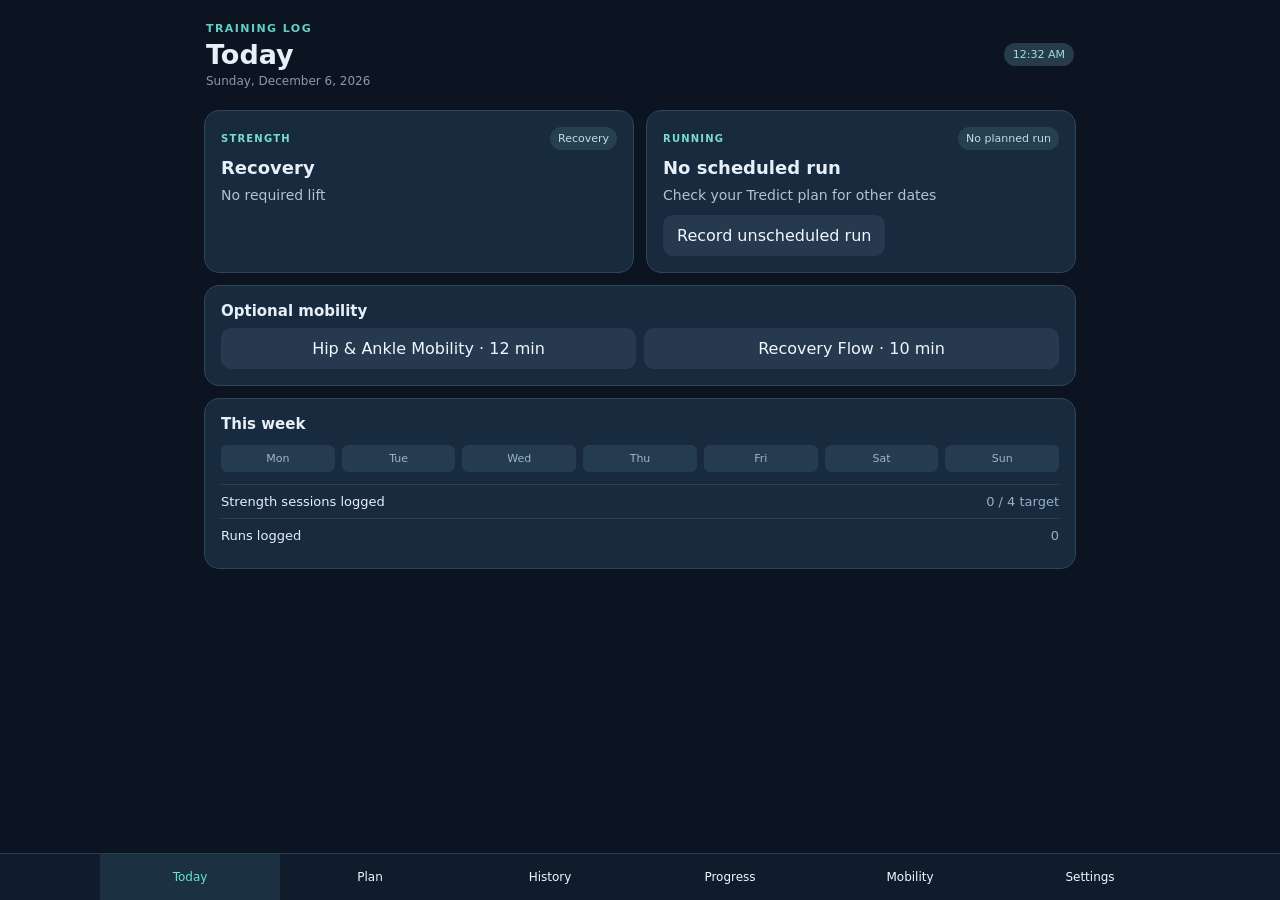
==== index.html @ 25b1f000 "Load focused training UX enhancements after core app" ====
<!doctype html>
<html lang="en"><head><meta charset="utf-8"><meta name="viewport" content="width=device-width,initial-scale=1,viewport-fit=cover"><meta name="theme-color" content="#101a28"><title>Training Log</title><link rel="manifest" href="manifest.webmanifest"><link rel="stylesheet" href="fixes.css"><link rel="stylesheet" href="v3.css">
<style>
:root{font-family:Inter,system-ui,-apple-system,sans-serif;color:#e7eff9;background:#0c1421}*{box-sizing:border-box}body{margin:0}button,input,select,textarea{font:inherit}button{cursor:pointer;border:0;border-radius:10px;padding:11px 14px;background:#27394f;color:#eff7ff}button.primary{background:#54c9bc;color:#082027;font-weight:750}button:disabled{opacity:.45}input,select,textarea{width:100%;background:#0c1624;color:#f0f4fa;border:1px solid #38485c;border-radius:9px;padding:11px;min-width:0}label{display:block;font-size:12px;color:#aebed0;margin:8px 0}label input,label select{margin-top:5px}header{padding:22px 16px 10px;max-width:900px;margin:auto}h1{margin:4px 0;font-size:27px}h2{font-size:18px;margin:2px 0 12px}h3{font-size:15px;margin:0 0 8px}p{line-height:1.45;color:#b2c2d6;font-size:14px}.muted{color:#879bad;font-size:12px}.eyebrow{color:#61d0c5;letter-spacing:.13em;font-weight:750;font-size:11px}.wrap{max-width:900px;margin:auto;padding:12px 14px 95px}nav{position:fixed;bottom:0;left:0;right:0;background:#101c2c;border-top:1px solid #273c52;display:flex;justify-content:center;z-index:5;padding-bottom:env(safe-area-inset-bottom)}nav button{border-radius:0;background:transparent;flex:1;max-width:180px;font-size:12px;padding:16px 5px}nav button.active{color:#64e4d2;background:#1b3041}.card{border:1px solid #263c50;background:#152335;border-radius:15px;padding:16px;margin-bottom:13px}.grid{display:grid;grid-template-columns:repeat(3,1fr);gap:9px}.metric{background:#203145;border-radius:10px;padding:12px 8px}.metric strong{display:block;font-size:21px;margin-bottom:3px}.metric span{font-size:11px;color:#b8c5d6}.row{display:flex;gap:9px;align-items:center;justify-content:space-between}.row>*{min-width:0}.actions{display:flex;gap:8px;flex-wrap:wrap;margin:10px 0}.exercise{border-top:1px solid #304358;padding:13px 0}.exercise:first-of-type{border:0}.sets{display:grid;grid-template-columns:25px 1fr 1fr 1fr 40px;gap:6px;align-items:center;margin:7px 0}.sets input{padding:8px 5px;text-align:center}.sets button{padding:8px 2px}.sectiontitle{margin-top:16px;color:#69d1c6;font-size:12px;letter-spacing:.09em;text-transform:uppercase}.two{display:grid;grid-template-columns:1fr 1fr;gap:10px}.tiny{font-size:12px}.right{text-align:right}.pill{border-radius:20px;background:#263c4b;padding:5px 9px;font-size:11px;color:#9fe0d7}.ok{color:#6addb2}.warn{color:#ffd188}canvas{width:100%;height:180px}a{color:#74dbd0}details{margin:12px 0}summary{cursor:pointer} .runrow{padding:12px 0;border-bottom:1px solid #304358}.runrow:last-child{border:0}@media(max-width:390px){.sets{grid-template-columns:20px 1fr 1fr 1fr 34px}header{padding-top:14px}}
</style></head>
<body><header><div class="eyebrow">TRAINING LOG</div><div class="row"><h1 id="heading">Today</h1><span class="pill" id="clock"></span></div><div class="muted" id="date"></div></header><main class="wrap" id="main"></main><nav id="nav"><button data-tab="today" class="active">Today</button><button data-tab="plan">Plan</button><button data-tab="history">History</button><button data-tab="progress">Progress</button><button data-tab="mobility">Mobility</button><button data-tab="settings">Settings</button></nav>
<script>
'use strict';
const KEY='rangeboard_v2';const TODAY=()=>{const p=new Intl.DateTimeFormat('en-US',{timeZone:'America/New_York',year:'numeric',month:'2-digit',day:'2-digit'}).formatToParts(new Date());const get=t=>p.find(x=>x.type===t).value;return get('year')+'-'+get('month')+'-'+get('day')};
const stamp=()=>new Date().toISOString();
const dayOf=(date)=>new Date(date+'T12:00:00').getDay();
const sessions={
0:{name:'Recovery',kind:'rest',moves:[]},
1:{name:'Upper A — Push',kind:'lift',moves:[['Medicine ball chest pass',3,5,0,'Fast reps; full reset','Power'],['Half-kneeling landmine press',3,8,2,'Control ribs and hips','Strength'],['DB bench press',3,10,2,'Full comfortable range; 1–3 reps in reserve','Muscle'],['Single-arm DB floor press',2,10,2,'Resist rotation','Stability'],['Plate steering wheels',3,12,1,'Control shoulder height; optional','Accessory'],['Plate overhead triceps extension',3,12,1,'Elbows comfortable','Accessory'],['Thoracic rotation and wall slide',2,8,0,'Controlled mobility','Mobility']]},
2:{name:'Lower A — Strength',kind:'lift',moves:[['Box jump',3,3,0,'Low box; stick landing','Power'],['Goblet or front squat',3,8,2,'Full controlled range','Strength'],['Romanian deadlift',3,8,2,'Hinge, neutral trunk','Strength'],['Reverse lunge',3,8,2,'Each leg','Unilateral'],['Calf raise',3,12,1,'Pause at top','Accessory'],['Dead bug',3,8,0,'Each side','Core'],['Ankle rocks and hip 90/90',2,8,0,'Mobility','Mobility']]},
3:{name:'Mobility / recovery',kind:'rest',moves:[]},
4:{name:'Upper B — Pull',kind:'lift',moves:[['Med ball rotational throw',3,5,0,'Each side','Power'],['Pull-up or assisted pull-up',3,8,2,'Use full controlled range','Strength'],['Chest-supported DB row',3,10,2,'Pause at contraction','Muscle'],['Incline push-up or DB incline press',2,10,2,'Second weekly chest stimulus','Muscle'],['Face pull',3,12,1,'Light and controlled','Stability'],['Hammer curl',3,10,1,'No swinging','Accessory'],['Dead hang / scapular control',2,25,0,'Seconds, comfortable hold','Mobility']]},
5:{name:'Lower B — Athletic',kind:'lift',moves:[['Broad jump',3,3,0,'Full reset; quality landings','Power'],['Trap bar deadlift',3,6,2,'Crisp sets; no grinding','Strength'],['Step-up',3,8,2,'Each leg; controlled','Unilateral'],['Hip thrust or glute bridge',3,10,2,'Pause at top','Muscle'],['Farmer carry',3,30,2,'Seconds; strong posture','Carry'],['Side plank',2,30,0,'Seconds each side','Core'],['Hip flexor stretch',2,40,0,'Seconds each side','Mobility']]},
6:{name:'Optional mobility / lift',kind:'optional',moves:[['Easy sled push',4,20,0,'Meters, light','Conditioning'],['Turkish get-up',2,3,1,'Each side; light','Stability'],['Mobility flow',1,15,0,'Minutes','Mobility']]}
};
const runSpecs={
'2026-10-12':['W1 Easy + 6 Strides',38,'Easy conversational + six relaxed strides','7dxXAFCicjoRRvqTzibPWr'],
'2026-10-15':['W1 8 × 200m Controlled Speed',30,'Fast and smooth, not maximal','kb95rh8M92eXwkFEhocRGT'],
'2026-10-16':['W1 3 × 5 min Threshold',39,'Optional if fatigued','vxUJkv2vKBTi24mGEhvDUt'],
'2026-10-17':['W1 Long Easy 45',45,'Conversational; walk breaks allowed','rV2YgQsSoeAzN5ozpWY1Ee'],
'2026-10-19':['W2 Easy + 6 Strides',43,'Easy and relaxed','eXLZ8yo7QH3HR3yWWUrzbN'],
'2026-10-22':['W2 6 × 300m Speed',32,'Strong and even','395HLbzWiZJ2PdpnAUj1we'],
'2026-10-23':['W2 2 × 8 min Threshold',40,'Optional; protect Saturday run','tMH2fbNqGquuzcUeGRT7ri'],
'2026-10-24':['W2 Long Easy 50',50,'Conversational','e25kcRPTaJztjyKc9gBwJq'],
'2026-10-26':['W3 Easy + 8 Strides',46,'Smooth accelerations','pu9rLrPhLiAz2Fchc2oPQ2'],
'2026-10-29':['W3 6 × 400m CFT Repeats',35,'Repeatable pace','gZR7x6C6toL4Qc76yCsEsv'],
'2026-10-30':['W3 4 × 5 min Threshold',46,'Optional if fatigued','aDviz9CgKx3eUTZopURodr'],
'2026-10-31':['W3 Long Easy 55',55,'Easy; walk breaks allowed','tnu9KeJvS7UT6vUWkYTe3m'],
'2026-11-02':['W4 Easy + 6 Strides',38,'Relaxed strides','fYUx3kc4zqpna26UMZGpFD'],
'2026-11-05':['W4 880-yard Benchmark',22,'Even pacing; avoid unrealistic target','ivUf9TouS6vtmQAQq6FSgv'],
'2026-11-06':['W4 Easy 30',30,'Optional after benchmark','d3K8V4FozSJ57xn4pZb2WD'],
'2026-11-07':['W4 Long Easy 45',45,'Recovery week','mwg2uFDjWzctC3BPa2cBbU'],
'2026-11-09':['W5 Easy + 8 Strides',51,'Smooth','3qx63XbnRFiWPsMkQWjAHJ'],
'2026-11-12':['W5 Speed Endurance',35,'Controlled 600m repeats','uCdK1M2hR2S3oSQAeQkTPa'],
'2026-11-13':['W5 Threshold',51,'Optional','VEuLhpS1jiSNU5Niq1AnN'],
'2026-11-14':['W5 Long Easy 60',60,'Conversational','nVrSdoqqb51LL7S9ffNUML'],
'2026-11-16':['W6 Easy + 6 Strides',43,'Relaxed','sNDcp41P4XsrptNfrya1Qr'],
'2026-11-19':['W6 Drop Sets',34,'Controlled CFT speed','fvtsabDLBrdmhmFaekXTSx'],
'2026-11-20':['W6 Threshold',44,'Optional','gXqZPoFWTGd1ntQJ77Dpkf'],
'2026-11-21':['W6 Long Easy 55',55,'Easy','pgky4oPoSGoRXFYUvL3tLr'],
'2026-11-23':['W7 Easy + 6 Strides',48,'Relaxed','vXesT4wmgDkAa7D3sDj1Vq'],
'2026-11-26':['W7 Sharpening',35,'Repeatable, not maximal','5abAjnK18ejXWZeQgSA1kZ'],
'2026-11-27':['W7 Threshold',40,'Optional','76DX3icYQYE2Vq98K5JCRB'],
'2026-11-28':['W7 Long Easy 50',50,'Conversational','kvuwkmMEmBKikzfa6rSxvJ'],
'2026-11-30':['W8 Easy + 4 Strides',35,'Relaxed','2fRZScJQBkpe8tq4F3Dw44'],
'2026-12-03':['W8 880-yard Re-test',22,'Even pacing','odJP96gajfEni2y63m4rg9'],
'2026-12-04':['W8 Easy Shakeout',20,'Optional','mTGeFk34cjVHDx9dQnYyHJ'],
'2026-12-05':['W8 Long Easy 40',40,'Conversational','uUThj4AM6JV5FQRNqQfvLV']};
const fresh=()=>({schema:2,created:stamp(),updated:stamp(),lifts:[],runs:[],measurements:[],overrides:{},notes:{}});
let db;try{db=Object.assign(fresh(),JSON.parse(localStorage.getItem(KEY)||'{}'))}catch(e){db=fresh()}
let tab='today',currentDate=TODAY(),lastSync='';
function persist(){db.updated=stamp();try{localStorage.setItem(KEY,JSON.stringify(db));return true}catch(err){alert('Training data could not be saved on this device. Export your records and check available storage.');return false}}
const el=id=>document.getElementById(id);
const escapeHTML=s=>String(s??'').replace(/[&<>"']/g,c=>({'&':'&amp;','<':'&lt;','>':'&gt;','"':'&quot;',"'":'&#39;'}[c]));
const dateShort=s=>new Date(s+'T12:00:00').toLocaleDateString('en-US',{month:'short',day:'numeric',weekday:'short'});
const sec=id=>document.querySelector('[data-view="'+id+'"]');
function view(t){if(window.editSession&&el('lift-notes'))autosaveLift();window.editSession=null;tab=t;document.querySelectorAll('nav button').forEach(b=>b.classList.toggle('active',b.dataset.tab===t));el('heading').textContent=({today:'Today',plan:'Training plan',history:'History',progress:'Progress',mobility:'Mobility',settings:'Settings'})[t];render()}
function clock(){let n=new Date();el('clock').textContent=n.toLocaleTimeString('en-US',{timeZone:'America/New_York',hour:'numeric',minute:'2-digit'});el('date').textContent=n.toLocaleDateString('en-US',{timeZone:'America/New_York',weekday:'long',month:'long',day:'numeric',year:'numeric'});if(TODAY()!==currentDate&&tab==='today'){currentDate=TODAY();render()}}
function plan(date){return db.overrides[date]??sessions[dayOf(date)]}
function lastSet(name){for(const log of [...db.lifts].reverse()){const a=log.exercises.find(e=>e.name===name);if(a){const s=[...a.sets].reverse().find(s=>s.done&&s.reps);if(s)return s}}return null}
function tempSession(date){const p=plan(date);let prior=db.lifts.find(l=>l.date===date);return prior??{id:crypto.randomUUID(),date,session:p.name,created:stamp(),exercises:p.moves.map(m=>({name:m[0],category:m[5],tip:m[4],sets:Array.from({length:m[1]},()=>({weight:lastSet(m[0])?.weight??m[3],reps:m[2],rir:2,done:false}))})),finished:false}}
function rCard(date){const a=runSpecs[date];if(!a)return '';const log=db.runs.find(x=>x.date===date);return '<div class="card"><div class="eyebrow">TREDICT RUN</div><h2>'+escapeHTML(a[0])+'</h2><p>'+escapeHTML(a[2])+' · '+a[1]+' min planned</p><a target="_blank" rel="noopener" href="https://www.tredict.com/app/training/activity/'+a[3]+'">Open original plan in Tredict</a><div class="actions"><button class="primary" onclick="runEditor(\''+date+'\')">'+(log?'Edit recorded run':'Record run')+'</button></div></div>'}
function today(){const date=currentDate,p=plan(date);let h='<div class="row"><span class="eyebrow">'+escapeHTML(dateShort(date))+'</span><button onclick="pickDate()">Change date</button></div>';h+='<div class="card"><h2>'+escapeHTML(p.name)+'</h2><p>'+ (p.kind==='lift'?'Strength · power · mobility':p.kind==='optional'?'Optional day; skip without penalty':'Recovery or planned running')+'</p>';if(p.moves.length)h+='<button class="primary" onclick="sessionEditor(\''+date+'\')">'+(db.lifts.some(x=>x.date===date)?'Open workout log':'Start workout')+'</button>';h+='</div>';h+=rCard(date);if(!p.moves.length&&!runSpecs[date])h+='<p>Nothing else scheduled. Recovery counts.</p>';return h}
function sessionEditor(date){const item=tempSession(date);window.editSession=item;let h='<div class="row"><button onclick="render()">← Back</button><span class="pill">'+dateShort(date)+'</span></div><div class="card"><h2>'+escapeHTML(item.session)+'</h2><p>Record each set as you train. Every change saves immediately on this device. RIR = reps remaining.</p>';item.exercises.forEach((e,i)=>{h+='<div class="exercise"><div class="row"><strong>'+escapeHTML(e.name)+'</strong><span class="pill">'+escapeHTML(e.category)+'</span></div><p class="muted">'+escapeHTML(e.tip)+'</p><div class="sets muted"><span>Set</span><span>lb</span><span>Reps / sec</span><span>RIR</span><span>Done</span></div>';e.sets.forEach((s,j)=>{h+='<div class="sets"><span class="tiny">'+(j+1)+'</span><input type="number" step="0.5" min="0" value="'+s.weight+'" data-e="'+i+'" data-s="'+j+'" data-k="weight"><input type="number" min="0" value="'+s.reps+'" data-e="'+i+'" data-s="'+j+'" data-k="reps"><input type="number" min="0" max="10" value="'+s.rir+'" data-e="'+i+'" data-s="'+j+'" data-k="rir"><input type="checkbox" '+(s.done?'checked':'')+' data-e="'+i+'" data-s="'+j+'" data-k="done"></div>'});h+='</div>'});h+='<div class="comparison" id="lift-save-status">Ready · changes save automatically</div><div class="row"><span class="subtle">Rest timer</span><span id="rest-count" class="pill-small">—</span><button onclick="startRest(90)">90 sec</button><button onclick="startRest(120)">2 min</button></div><label>Session notes<textarea id="lift-notes">'+escapeHTML(item.notes||'')+'</textarea></label><div class="actions"><button onclick="saveSession(false)">Save draft</button><button class="primary" onclick="saveSession(true)">Finish session</button></div></div>';el('main').innerHTML=h;el('main').querySelectorAll('[data-k]').forEach(input=>input.addEventListener('change',()=>{let s=window.editSession.exercises[+input.dataset.e].sets[+input.dataset.s];s[input.dataset.k]=input.type==='checkbox'?input.checked:Number(input.value);autosaveLift()}));el('lift-notes').addEventListener('input',autosaveLift)}
function autosaveLift(){const x=window.editSession;if(!x)return;x.notes=el('lift-notes')?.value??x.notes;x.updated=stamp();const at=db.lifts.findIndex(l=>l.id===x.id||l.date===x.date);if(at>=0)db.lifts[at]=x;else db.lifts.push(x);persist();const status=el('lift-save-status');if(status)status.textContent='Saved on this device · '+new Date().toLocaleTimeString('en-US',{hour:'numeric',minute:'2-digit'})}
let restInterval=null;function startRest(seconds){if(restInterval)clearInterval(restInterval);const finish=Date.now()+seconds*1000;const tick=()=>{const left=Math.max(0,Math.ceil((finish-Date.now())/1000));const node=el('rest-count');if(!node){clearInterval(restInterval);return}node.textContent=Math.floor(left/60)+':'+String(left%60).padStart(2,'0');if(!left){clearInterval(restInterval);restInterval=null}};tick();restInterval=setInterval(tick,500)}
function saveSession(finish){const x=window.editSession;if(!x)return;x.notes=el('lift-notes').value;if(finish&&!x.exercises.some(e=>e.sets.some(s=>s.done))){alert('Mark at least one completed set before finishing.');return}x.finished=finish||x.finished;x.updated=stamp();const i=db.lifts.findIndex(l=>l.id===x.id||l.date===x.date);if(i>=0)db.lifts[i]=x;else db.lifts.push(x);persist();render();alert(finish?'Session completed and saved on this device.':'Draft saved on this device.')}
function runEditor(date){let r=db.runs.find(x=>x.date===date)||{id:crypto.randomUUID(),date,distance:'',minutes:'',seconds:0,effort:4,notes:'',source:'garmin-manual',avgHR:'',cadence:''};window.editRun=r;const p=runSpecs[date];el('main').innerHTML='<div class="card"><button onclick="render()">← Back</button><h2>'+(p?escapeHTML(p[0]):'Run')+'</h2><label>Date<input type="date" id="r-date" value="'+date+'"></label><div class="two"><label>Distance (miles)<input type="number" step=".01" min="0" id="r-miles" value="'+r.distance+'"></label><label>Minutes<input type="number" min="0" id="r-mins" value="'+r.minutes+'"></label></div><div class="two"><label>Seconds<input type="number" min="0" max="59" id="r-secs" value="'+r.seconds+'"></label><label>Effort (1–10)<input type="number" min="1" max="10" id="r-rpe" value="'+r.effort+'"></label></div><label>Notes<textarea id="r-notes">'+escapeHTML(r.notes)+'</textarea></label><button class="primary" onclick="saveRun()">Save run</button></div>'}
function saveRun(){const r=window.editRun;r.date=el('r-date').value;r.distance=Number(el('r-miles').value);r.minutes=Number(el('r-mins').value);r.seconds=Number(el('r-secs').value);r.effort=Number(el('r-rpe').value);r.notes=el('r-notes').value;r.avgHR=el('r-hr').value?Number(el('r-hr').value):null;r.cadence=el('r-cad').value?Number(el('r-cad').value):null;r.source='garmin-manual';r.updated=stamp();if(!(r.distance>0&&Number.isFinite(r.distance)&&Number.isInteger(r.minutes)&&r.minutes>=0&&Number.isInteger(r.seconds)&&r.seconds>=0&&r.seconds<60&&r.minutes*60+r.seconds>0&&r.effort>=1&&r.effort<=10)){alert('Enter a valid distance, elapsed time, and effort from 1 to 10.');return}const i=db.runs.findIndex(v=>v.id===r.id||v.date===r.date);if(i>=0)db.runs[i]=r;else db.runs.push(r);persist();render()}
function pickDate(){const x=prompt('Workout date (YYYY-MM-DD)',currentDate);if(x&&/^\d{4}-\d{2}-\d{2}$/.test(x)&&!isNaN(new Date(x+'T12:00:00').getTime())){currentDate=x;render()}}
function planView(){let h='<div class="card"><h2>Weekly lift structure</h2><p>Four core strength sessions. Optional Saturday is never required. Running follows the existing Tredict Week 1–8 progression, without duplicate versions.</p>';[1,2,3,4,5,6,0].forEach(d=>{let x=sessions[d];h+='<div class="runrow"><strong>'+['Sun','Mon','Tue','Wed','Thu','Fri','Sat'][d]+' · '+escapeHTML(x.name)+'</strong><span class="muted"> '+x.moves.length+' movements</span></div>'});h+='</div><div class="card"><h2>Scheduled Tredict runs</h2>';Object.entries(runSpecs).forEach(([date,p])=>{h+='<div class="runrow"><div class="row"><strong>'+dateShort(date)+'</strong><span>'+p[1]+' min</span></div><div class="muted">'+escapeHTML(p[0])+'</div><button onclick="currentDate=\''+date+'\';view(\'today\')">Open day</button></div>'});return h+'</div>'}
function history(){let entries=[...db.lifts.map(x=>({date:x.date,type:'Lift',title:x.session,detail:x.exercises.flatMap(e=>e.sets.filter(s=>s.done)).length+' sets recorded'})),...db.runs.map(x=>({date:x.date,type:'Run',title:x.distance+' mi',detail:pace(x.distance,x.minutes*60+x.seconds)+' /mi'}))].sort((a,b)=>b.date.localeCompare(a.date));return '<div class="card"><h2>Recorded sessions</h2>'+ (entries.length?entries.map(x=>'<div class="runrow"><span class="pill">'+x.type+'</span> <strong>'+dateShort(x.date)+' · '+escapeHTML(x.title)+'</strong><div class="muted">'+escapeHTML(x.detail)+'</div></div>').join(''):'<p>No completed records yet. This is separate from scheduled workouts.</p>')+'</div>'}
function pace(dist,sec){let v=Math.round(sec/dist);return dist>0&&sec>0?Math.floor(v/60)+':'+String(v%60).padStart(2,'0'):'—'}
function progress(){let sets=db.lifts.flatMap(l=>l.exercises.flatMap(e=>e.sets.filter(s=>s.done&&s.reps>0).map(s=>({...s,name:e.name,date:l.date}))));let latest={};sets.forEach(s=>{const old=latest[s.name];if(!old||s.date>=old.date&&s.weight>=old.weight)latest[s.name]=s});let miles=db.runs.reduce((a,x)=>a+x.distance,0);let h='<div class="grid"><div class="metric"><strong>'+db.lifts.filter(x=>x.finished).length+'</strong><span>Lift sessions</span></div><div class="metric"><strong>'+db.runs.length+'</strong><span>Runs</span></div><div class="metric"><strong>'+miles.toFixed(1)+'</strong><span>Run miles</span></div></div><div class="card"><h2>Working-weight records</h2><p>Highest logged completed working set by movement. Not estimated one-rep max.</p>';h+=Object.entries(latest).length?Object.entries(latest).map(([n,x])=>'<div class="runrow"><strong>'+escapeHTML(n)+'</strong><div class="muted">'+x.weight+' lb × '+x.reps+' · '+x.date+'</div></div>').join(''):'<p>No sets logged yet.</p>';h+='</div><div class="card"><h2>Running trends</h2>';h+=db.runs.length?db.runs.slice().sort((a,b)=>a.date.localeCompare(b.date)).map(x=>'<div class="runrow"><strong>'+dateShort(x.date)+'</strong> · '+x.distance+' mi · '+pace(x.distance,x.minutes*60+x.seconds)+' /mi</div>').join(''):'<p>No runs recorded yet.</p>';return h+'</div>'}
function settings(){return '<div class="card"><h2>GitHub backup</h2><p>Local saves work offline. To sync across devices, use a private GitHub repository dedicated to training data. Never store a personal access token in this public repository.</p><label>Private data repository (owner/repo)<input id="gh-repo" placeholder="username/private-training-data" value="'+escapeHTML(localStorage.getItem('rb_sync_repo')||'')+'"></label><label>Fine-grained GitHub token (Contents: read/write, restricted to private data repo)<input id="gh-token" type="password" placeholder="Not saved to disk" value="'+escapeHTML(sessionStorage.getItem('rb_sync_token')||'')+'"></label><div class="actions"><button onclick="syncConfig()">Use credentials</button><button onclick="syncGitHub(false)">Back up to GitHub</button><button onclick="syncGitHub(true)">Download from GitHub</button></div><p class="muted">Manual sync. Download overwrites this device after a confirmation. Run a backup before switching devices. The token stays only in this browser tab/session, not in the GitHub codebase.</p><div id="sync-status" class="muted"></div></div><div class="card"><h2>Data export / restore</h2><div class="actions"><button onclick="exportData()">Export JSON</button><button onclick="el(\'import-file\').click()">Import JSON</button><input type="file" id="import-file" accept=".json,application/json" style="display:none" onchange="importData(this)"></div><p class="muted">Export is a separate safety copy. Existing Training Log v1 data is not deleted.</p></div><div class="card"><h2>Source</h2><a href="https://github.com/matthewgperez1-rgb/Workout" target="_blank">View code on GitHub</a></div>'}
function syncConfig(){let repo=el('gh-repo').value.trim(),token=el('gh-token').value.trim();if(!/^[\w.-]+\/[\w.-]+$/.test(repo)){alert('Use owner/repo format');return}localStorage.setItem('rb_sync_repo',repo);if(token)sessionStorage.setItem('rb_sync_token',token);el('sync-status').textContent='Credentials loaded for this browser session.'}
async function syncGitHub(pull){syncConfig();const repo=localStorage.getItem('rb_sync_repo'),token=sessionStorage.getItem('rb_sync_token');if(!repo||!token){alert('Private repository and token required.');return}if(pull&&!confirm('Replace local Training Log v2 data with the saved GitHub data? Export a backup first.'))return;const status=el('sync-status');status.textContent='Contacting GitHub…';try{const url='https://api.github.com/repos/'+repo+'/contents/rangeboard-data.json';const headers={'Accept':'application/vnd.github+json','Authorization':'Bearer '+token,'X-GitHub-Api-Version':'2022-11-28'};let get=await fetch(url,{headers,cache:'no-store'});if(pull){if(!get.ok)throw Error('GitHub download: HTTP '+get.status);let meta=await get.json();let decoded=decodeURIComponent(Array.from(atob(meta.content.replace(/\s/g,'')),c=>'%'+c.charCodeAt(0).toString(16).padStart(2,'0')).join(''));let next=JSON.parse(decoded);if(next.schema!==2||!Array.isArray(next.lifts)||!Array.isArray(next.runs))throw Error('Unsupported file format');db=next;persist();status.textContent='Downloaded. '+stamp();render();return}
if(get.status!==404&&!get.ok)throw Error('GitHub lookup: HTTP '+get.status);let old=get.ok?await get.json():null;let utf8=new TextEncoder().encode(JSON.stringify(db,null,2));let bin='';utf8.forEach(b=>bin+=String.fromCharCode(b));let body={message:'Update private Training Log training log',content:btoa(bin)};if(old)body.sha=old.sha;let resp=await fetch(url,{method:'PUT',headers:{...headers,'Content-Type':'application/json'},body:JSON.stringify(body)});if(resp.status===409)throw Error('Sync conflict: remote data changed. Back up local JSON before resolving.');if(!resp.ok)throw Error('GitHub write: HTTP '+resp.status);status.textContent='Backed up to GitHub. '+stamp()}catch(e){status.textContent=e.message+' — local data is unchanged.'}}
function exportData(){const a=document.createElement('a'),blob=new Blob([JSON.stringify(db,null,2)],{type:'application/json'});a.href=URL.createObjectURL(blob);a.download='rangeboard-'+TODAY()+'.json';a.click();setTimeout(()=>URL.revokeObjectURL(a.href),2000)}
async function importData(input){try{let x=JSON.parse(await input.files[0].text());if(x.schema!==2||!Array.isArray(x.lifts)||!Array.isArray(x.runs))throw Error('Wrong format');if(!confirm('Replace this device’s Training Log v2 data?'))return;db=x;persist();render()}catch(e){alert(e.message)}}
function render(){if(window.editSession&&el('lift-notes'))autosaveLift();window.editSession=null;el('main').innerHTML=({today:today,plan:planView,history,progress,mobility,settings})[tab]();clock()}
document.querySelectorAll('nav button').forEach(b=>b.onclick=()=>view(b.dataset.tab));clock();render();setInterval(clock,30000);

/* v3 mobility library, honest daily dashboard, progression displays */
const mobilityPrograms=[
{id:'shoulder',title:'Shoulder & Thoracic Mobility',minutes:10,goal:'Comfortable overhead motion and scapular control',steps:[['Thoracic rotation',2,'6 each side'],['Wall slides',2,'8 slow reps'],['Scapular push-ups',2,'10 controlled reps'],['Controlled shoulder circles',2,'5 each direction']]},
{id:'hip',title:'Hip & Ankle Mobility',minutes:12,goal:'Hip and ankle movement useful for squatting and running',steps:[['90/90 hip transitions',2,'6 per side'],['Knee-to-wall ankle rocks',2,'10 per side'],['Supported split squat isometric',2,'20 sec each leg'],['Controlled hip rotations',2,'5 per side']]},
{id:'run',title:'Running Resilience',minutes:12,goal:'Gradual lower-leg capacity and single-leg control',steps:[['Straight-knee calf raises',2,'12 reps'],['Bent-knee calf raises',2,'12 reps'],['Tibialis raises',2,'12 reps'],['Single-leg balance',2,'30 seconds each']]},
{id:'recovery',title:'Recovery Flow',minutes:10,goal:'Gentle movement on stiff or lower-energy days',steps:[['Easy walking',1,'3 minutes'],['Cat-cow',1,'8 slow reps'],['Child pose side reaches',2,'30 seconds per side'],['Hip 90/90 switches',1,'8 slow reps']]}
];
db.mobility??=[];
function mKey(date,id){return date+'|'+id}
function completedMobility(date,id){return db.mobility.find(x=>x.date===date&&x.program===id&&x.completed)}
function mobility(){return '<div class="card"><h2>Optional mobility sessions</h2><p>Independent of your strength and running schedule. Complete them when useful; missed sessions do not count against your training consistency.</p></div><div class="day-stack">'+mobilityPrograms.map(m=>'<div class="day-card"><div class="tag">OPTIONAL · '+m.minutes+' MIN</div><h2>'+m.title+'</h2><p>'+m.goal+'</p><div class="row"><span class="subtle">'+m.steps.length+' movements</span>'+(completedMobility(currentDate,m.id)?'<span class="pill-small">Completed today</span>':'')+'</div><button class="primary" onclick="openMobility(\''+m.id+'\')">Open routine</button></div>').join('')+'</div>'}
function openMobility(id){const m=mobilityPrograms.find(x=>x.id===id);if(!m)return;const date=currentDate;const existing=db.mobility.find(x=>x.date===date&&x.program===id);const checks=existing?.checks||[];el('main').innerHTML='<div class="card"><button onclick="view(\'mobility\')">← Back</button><h2>'+m.title+'</h2><p>'+m.goal+'</p><div class="muted">'+m.minutes+' minutes · Optional</div>'+m.steps.map((x,i)=>'<div class="mobility-step"><label><input type="checkbox" data-ms="'+i+'" '+(checks.includes(i)?'checked':'')+'><span><strong>'+x[0]+'</strong><br><span class="subtle">'+x[1]+' sets · '+x[2]+'</span></span></label></div>').join('')+'<div class="actions"><button class="primary" onclick="saveMobility(\''+id+'\')">Save routine</button></div></div>'}
function saveMobility(id){const checks=[...el('main').querySelectorAll('[data-ms]:checked')].map(x=>Number(x.dataset.ms));const m=mobilityPrograms.find(x=>x.id===id);const item={id:mKey(currentDate,id),date:currentDate,program:id,checks,completed:checks.length===m.steps.length,updated:stamp()};const at=db.mobility.findIndex(x=>x.id===item.id);if(at>=0)db.mobility[at]=item;else db.mobility.push(item);persist();view('mobility')}
function compareFor(name,date){const prior=db.lifts.filter(x=>x.date<date).sort((a,b)=>b.date.localeCompare(a.date)).flatMap(l=>l.exercises.filter(e=>e.name===name).flatMap(e=>e.sets.filter(x=>x.done)));if(!prior.length)return 'First recorded session';return 'Previous completed set: '+prior[0].weight+' lb × '+prior[0].reps+' · RIR '+prior[0].rir}
function trainingConsistency(){const now=new Date(currentDate+'T12:00:00');return Array.from({length:7},(_,i)=>{const d=new Date(now);d.setDate(d.getDate()-((d.getDay()+6)%7)+i);const date=d.getFullYear()+'-'+String(d.getMonth()+1).padStart(2,'0')+'-'+String(d.getDate()).padStart(2,'0');return {date,done:db.lifts.some(x=>x.date===date&&x.finished)||db.runs.some(x=>x.date===date)}})}
function dayDashboard(){const p=plan(currentDate),r=runSpecs[currentDate],lift=db.lifts.find(x=>x.date===currentDate),run=db.runs.find(x=>x.date===currentDate),week=trainingConsistency();const optional=mobilityPrograms.filter(m=>m.id===(p.kind==='lift'?'shoulder':'recovery')||m.id==='hip');return '<div class="day-stack"><div class="day-card"><div class="row"><span class="tag">STRENGTH</span><span class="pill-small">'+(lift?.finished?'Logged':lift?'In progress':p.kind==='lift'?'Planned':'Recovery')+'</span></div><h2>'+p.name+'</h2><p>'+(p.kind==='lift'?p.moves.length+' movements · strength, stability and mobility':p.kind==='optional'?'Optional session':'No required lift')+'</p>'+(p.moves.length?'<button class="primary" onclick="sessionEditor(\''+currentDate+'\')">'+(lift?'Open log':'Start session')+'</button>':'')+'</div><div class="day-card"><div class="row"><span class="tag">RUNNING</span><span class="pill-small">'+(run?'Logged':r?'Planned':'No planned run')+'</span></div><h2>'+(r?escapeHTML(r[0]):run?'Run recorded':'No scheduled run')+'</h2><p>'+(run?run.distance+' miles · '+pace(run.distance,run.minutes*60+run.seconds)+' /mile':r?r[1]+' minutes · '+escapeHTML(r[2]):'Check your Tredict plan for other dates')+'</p>'+(r||run?'<button class="primary" onclick="runEditor(\''+currentDate+'\')">'+(run?'Edit run':'Record run')+'</button>':'<button onclick="runEditor(\''+currentDate+'\')">Record unscheduled run</button>')+'</div><div class="day-card full"><h3>Optional mobility</h3><div class="button-row">'+optional.map(m=>'<button onclick="openMobility(\''+m.id+'\')">'+m.title+' · '+m.minutes+' min</button>').join('')+'</div></div><div class="day-card full"><h3>This week</h3><div class="timeline">'+week.map(x=>'<span class="'+(x.done?'hit':'')+'">'+dateShort(x.date).split(',')[0]+' '+(x.done?'✓':'')+'</span>').join('')+'</div><div class="mini-row"><span>Strength sessions logged</span><span>'+week.filter(x=>db.lifts.some(l=>l.date===x.date&&l.finished)).length+' / 4 target</span></div><div class="mini-row"><span>Runs logged</span><span>'+week.filter(x=>db.runs.some(r=>r.date===x.date)).length+'</span></div></div></div>'}
const oldToday=today;
today=dayDashboard;
const oldSessionEditor=sessionEditor;
sessionEditor=function(date){oldSessionEditor(date);document.querySelectorAll('.exercise').forEach((node,i)=>{const e=window.editSession.exercises[i];const line=document.createElement('div');line.className='comparison';line.textContent=compareFor(e.name,date);node.querySelector('.row')?.after(line)})};
const oldHistory=history;
history=function(){let r=oldHistory();const m=db.mobility.filter(x=>x.completed).sort((a,b)=>b.date.localeCompare(a.date));if(m.length)r+='<div class="card"><h2>Mobility completed</h2>'+m.map(x=>'<div class="mini-row"><span>'+dateShort(x.date)+'</span><span>'+escapeHTML(mobilityPrograms.find(m=>m.id===x.program)?.title||x.program)+'</span></div>').join('')+'</div>';return r};


/* Verified progressive-program module. Falls back to existing logs if module is unavailable. */
import('./training-core.mjs').then(core=>{window.trainingCore=core;render()}).catch(err=>console.warn('Progression module unavailable',err));
const previousPlan=planView;
planView=function(){
 const core=window.trainingCore,w=core?.trainingWeek(currentDate)||1,phase=core?.phaseForWeek(w);
 const intro='<div class="card"><div class="row"><h2>Strength block · Week '+w+' of 12</h2><span class="pill-small">'+(phase?.label||'Foundation')+'</span></div><p>'+(phase?.effort||'Build movement quality')+'. This is a starting prescription, not an automatic load increase.</p><p class="muted">Weeks 4, 8, and 12 reduce volume. Running remains on the Tredict schedule and takes priority if fatigue is excessive.</p></div>';
 return intro+previousPlan();
};
const previousEditor=sessionEditor;
sessionEditor=function(date){
 previousEditor(date);
 const core=window.trainingCore;
 if(!core)return;
 const week=core.trainingWeek(date),phase=core.phaseForWeek(week);
 const head=document.querySelector('#main .card h2');
 if(head)head.insertAdjacentHTML('afterend','<p class="muted">Week '+week+' · '+phase.label+' · '+phase.effort+'</p>');
 document.querySelectorAll('.exercise').forEach((node,i)=>{
   const e=window.editSession?.exercises[i];if(!e)return;
   const recommendation=core.prescribe(e,db.lifts,date);
   const p=document.createElement('div');p.className='movement-info';p.textContent=recommendation.message;
   node.querySelector('.comparison')?.after(p);
 });
};
const previousProgress=progress;
progress=function(){
 const core=window.trainingCore;if(!core)return previousProgress();
 const strength=core.liftSummary(db.lifts),running=core.runSummary(db.runs);
 const stat='<div class="card"><h2>Recorded training totals</h2><div class="grid"><div class="metric"><strong>'+strength.sets+'</strong><span>Completed sets</span></div><div class="metric"><strong>'+running.miles.toFixed(1)+'</strong><span>Run miles</span></div><div class="metric"><strong>'+(running.averagePaceSeconds?pace(1,running.averagePaceSeconds):'—')+'</strong><span>Overall pace /mi</span></div></div><p class="muted">Pace is total recorded time divided by total distance, not a prediction of race fitness.</p></div>';
 return stat+previousProgress();
};
</script><script src="enhancements.js" defer></script></body></html>
---- fixes.css ----
input[type=checkbox]{width:18px;height:18px;accent-color:#64d9ca;justify-self:center;cursor:pointer}input:focus-visible,button:focus-visible{outline:2px solid #65dccc;outline-offset:2px}@media(min-width:720px){.wrap{padding-bottom:110px}}
---- v3.css ----
/* Range Board v3: functional mobile additions */
.day-stack{display:grid;gap:12px}.day-card{background:#182a3d;border:1px solid #304559;border-radius:15px;padding:16px}.day-card h2{margin:7px 0}.day-card p{margin:5px 0 10px}.tag{font-size:10px;color:#77ddcc;letter-spacing:.12em;font-weight:750}.subtle{font-size:12px;color:#a4b6c7}.muted-label{color:#88a4b9;font-size:11px;text-transform:uppercase;letter-spacing:.06em}.button-row{display:flex;gap:8px;flex-wrap:wrap}.button-row button{flex:1;min-width:115px}.schedule{border-left:3px solid #55cdbf;padding:10px 12px;background:#203247;border-radius:0 10px 10px 0}.timeline{display:flex;gap:7px;margin:12px 0}.timeline span{flex:1;height:27px;border-radius:6px;background:#253b50;text-align:center;padding-top:7px;color:#9db5ca;font-size:11px}.timeline .hit{background:#2b756a;color:#ecfff9}.mini-row{display:flex;justify-content:space-between;gap:10px;padding:9px 0;border-top:1px solid #2b4054;font-size:13px}.mini-row:first-child{border:0}.mini-row span:last-child{color:#99afc4;text-align:right}.movement-head{padding:6px 0 2px}.comparison{background:#1e3645;color:#aee6d8;border-radius:8px;padding:8px;margin:8px 0;font-size:12px}.movement-info{font-size:12px;color:#b4c3d2}.set-label{font-size:10px;color:#b8c6d7}.chart-wrap{overflow-x:auto}.chart-svg{width:100%;height:170px;max-width:680px}.notice{background:#33301e;border:1px solid #716032;padding:12px;border-radius:10px;color:#f2d997;font-size:12px}.pill-small{background:#264052;border-radius:20px;padding:5px 8px;font-size:11px;color:#bbdfdf}.mobility-list button{text-align:left;width:100%;margin:6px 0;padding:12px}.mobility-step{padding:11px 0;border-bottom:1px solid #304559}.mobility-step label{display:flex;align-items:center;gap:12px;font-size:14px;color:#eef5fc}.mobility-step input{width:20px;height:20px}.tab-number{font-variant-numeric:tabular-nums}.light{color:#a4b9c9}.field-small{max-width:130px}@media(min-width:650px){.day-stack{grid-template-columns:1fr 1fr}.day-card.full{grid-column:span 2}}
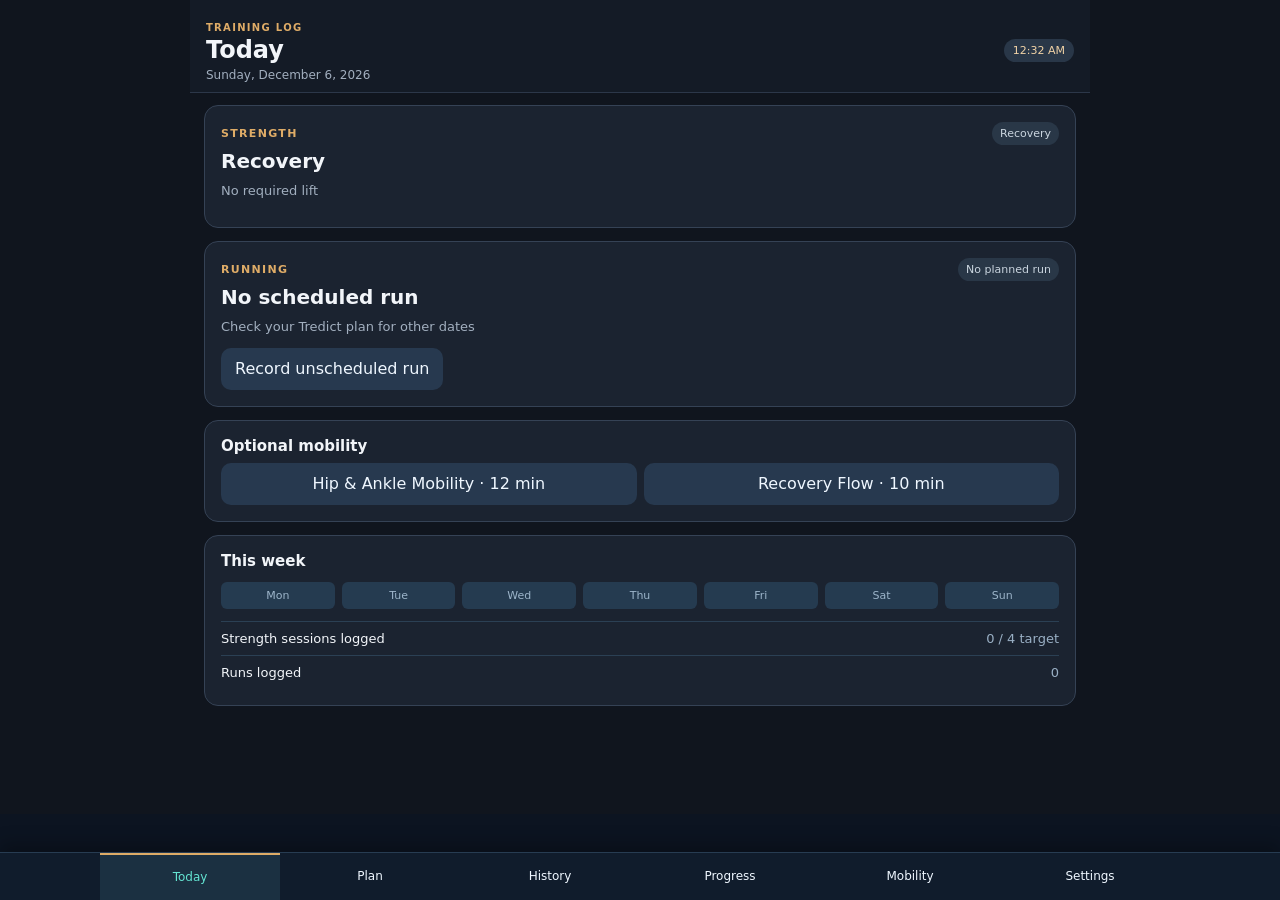
==== commit cbd99df0: "Activate redesigned mobile UI and session enhancements" ====
--- a/index.html
+++ b/index.html
@@ -1,5 +1,5 @@
 <!doctype html>
-<html lang="en"><head><meta charset="utf-8"><meta name="viewport" content="width=device-width,initial-scale=1,viewport-fit=cover"><meta name="theme-color" content="#101a28"><title>Training Log</title><link rel="manifest" href="manifest.webmanifest"><link rel="stylesheet" href="fixes.css"><link rel="stylesheet" href="v3.css">
+<html lang="en"><head><meta charset="utf-8"><meta name="viewport" content="width=device-width,initial-scale=1,viewport-fit=cover"><meta name="theme-color" content="#101a28"><title>Training Log</title><link rel="manifest" href="manifest.webmanifest"><link rel="stylesheet" href="fixes.css"><link rel="stylesheet" href="v3.css"><link rel="stylesheet" href="v4.css">
 <style>
 :root{font-family:Inter,system-ui,-apple-system,sans-serif;color:#e7eff9;background:#0c1421}*{box-sizing:border-box}body{margin:0}button,input,select,textarea{font:inherit}button{cursor:pointer;border:0;border-radius:10px;padding:11px 14px;background:#27394f;color:#eff7ff}button.primary{background:#54c9bc;color:#082027;font-weight:750}button:disabled{opacity:.45}input,select,textarea{width:100%;background:#0c1624;color:#f0f4fa;border:1px solid #38485c;border-radius:9px;padding:11px;min-width:0}label{display:block;font-size:12px;color:#aebed0;margin:8px 0}label input,label select{margin-top:5px}header{padding:22px 16px 10px;max-width:900px;margin:auto}h1{margin:4px 0;font-size:27px}h2{font-size:18px;margin:2px 0 12px}h3{font-size:15px;margin:0 0 8px}p{line-height:1.45;color:#b2c2d6;font-size:14px}.muted{color:#879bad;font-size:12px}.eyebrow{color:#61d0c5;letter-spacing:.13em;font-weight:750;font-size:11px}.wrap{max-width:900px;margin:auto;padding:12px 14px 95px}nav{position:fixed;bottom:0;left:0;right:0;background:#101c2c;border-top:1px solid #273c52;display:flex;justify-content:center;z-index:5;padding-bottom:env(safe-area-inset-bottom)}nav button{border-radius:0;background:transparent;flex:1;max-width:180px;font-size:12px;padding:16px 5px}nav button.active{color:#64e4d2;background:#1b3041}.card{border:1px solid #263c50;background:#152335;border-radius:15px;padding:16px;margin-bottom:13px}.grid{display:grid;grid-template-columns:repeat(3,1fr);gap:9px}.metric{background:#203145;border-radius:10px;padding:12px 8px}.metric strong{display:block;font-size:21px;margin-bottom:3px}.metric span{font-size:11px;color:#b8c5d6}.row{display:flex;gap:9px;align-items:center;justify-content:space-between}.row>*{min-width:0}.actions{display:flex;gap:8px;flex-wrap:wrap;margin:10px 0}.exercise{border-top:1px solid #304358;padding:13px 0}.exercise:first-of-type{border:0}.sets{display:grid;grid-template-columns:25px 1fr 1fr 1fr 40px;gap:6px;align-items:center;margin:7px 0}.sets input{padding:8px 5px;text-align:center}.sets button{padding:8px 2px}.sectiontitle{margin-top:16px;color:#69d1c6;font-size:12px;letter-spacing:.09em;text-transform:uppercase}.two{display:grid;grid-template-columns:1fr 1fr;gap:10px}.tiny{font-size:12px}.right{text-align:right}.pill{border-radius:20px;background:#263c4b;padding:5px 9px;font-size:11px;color:#9fe0d7}.ok{color:#6addb2}.warn{color:#ffd188}canvas{width:100%;height:180px}a{color:#74dbd0}details{margin:12px 0}summary{cursor:pointer} .runrow{padding:12px 0;border-bottom:1px solid #304358}.runrow:last-child{border:0}@media(max-width:390px){.sets{grid-template-columns:20px 1fr 1fr 1fr 34px}header{padding-top:14px}}
 </style></head>
@@ -140,4 +140,4 @@
  const stat='<div class="card"><h2>Recorded training totals</h2><div class="grid"><div class="metric"><strong>'+strength.sets+'</strong><span>Completed sets</span></div><div class="metric"><strong>'+running.miles.toFixed(1)+'</strong><span>Run miles</span></div><div class="metric"><strong>'+(running.averagePaceSeconds?pace(1,running.averagePaceSeconds):'—')+'</strong><span>Overall pace /mi</span></div></div><p class="muted">Pace is total recorded time divided by total distance, not a prediction of race fitness.</p></div>';
  return stat+previousProgress();
 };
-</script><script src="enhancements.js" defer></script></body></html>+</script><script src="enhancements.js" defer></script><script src="v4.js" defer></script></body></html>
--- a/v4.css
+++ b/v4.css
@@ -0,0 +1,65 @@
+/* Training Log v4 — deliberately sparse, touch-first */
+:root{--bg:#10151e;--panel:#1b2330;--panel2:#242f40;--edge:#354255;--ink:#f2f5f9;--muted:#a2afbf;--focus:#dfac67;--active:#88c5df;color:var(--ink);background:var(--bg);font-family:system-ui,-apple-system,"Segoe UI",sans-serif}
+body{background:var(--bg);color:var(--ink);overflow-x:hidden}
+header{background:#141b26;border-bottom:1px solid #2c3749;padding:15px 16px 12px}
+header h1{font-size:24px;line-height:1.2;margin:3px 0}
+header .eyebrow{color:var(--focus);font-size:10px}
+header #date{font-size:12px;color:var(--muted)}
+header #clock{background:#293748;color:#f0d2a6}
+.wrap{width:100%;max-width:720px;padding:15px 12px 112px}
+.card,.day-card{background:var(--panel);border:1px solid var(--edge);border-radius:14px;padding:16px;margin:0 0 13px;min-width:0;box-shadow:none}
+.day-stack{display:flex;flex-direction:column;gap:0}
+.day-card h2{font-size:20px;line-height:1.25;margin:4px 0 7px}
+.card h2{font-size:19px;line-height:1.25}
+.day-card p{color:var(--muted);font-size:13px;margin:5px 0 11px;line-height:1.5}
+.tag{color:var(--focus);font-size:11px}
+.pill-small,.pill{background:#293747;color:#cad5df;white-space:nowrap}
+button{background:#2c3b50;border:1px solid #3a506a;border-radius:11px;min-height:42px;color:#edf1f7;font-weight:600}
+button.primary{background:var(--focus);border-color:var(--focus);color:#181a1d}
+button:focus-visible{outline:3px solid var(--active);outline-offset:2px}
+a{color:var(--active)}
+nav{display:flex;overflow-x:auto;justify-content:space-between;background:#18212e;border-top:1px solid #38495d;box-shadow:0 -8px 18px #0004}
+nav button{min-width:60px;padding:13px 4px;flex:1;font-size:11px;line-height:1.1;white-space:nowrap}
+nav button.active{background:#2b394a;color:#f7c98b;border-top:2px solid var(--focus)}
+.grid{gap:8px}
+.metric{background:#293648}
+.metric strong{font-size:19px}
+.row{flex-wrap:wrap;align-items:center}
+.row>*{max-width:100%}
+button,textarea,input{max-width:100%}
+.exercise{border-top:1px solid #3b4755}
+.exercise>.row strong{font-size:16px;overflow-wrap:anywhere}
+.sets{display:grid;grid-template-columns:22px minmax(0,1fr) minmax(0,1fr) minmax(0,.8fr) 40px;gap:5px;max-width:100%;align-items:center}
+.sets input{min-width:0;width:100%;height:43px;padding:6px 3px;font-size:16px;border:1px solid #42566c}
+.sets input[type=checkbox]{width:23px;height:23px;justify-self:center}
+.two{grid-template-columns:minmax(0,1fr) minmax(0,1fr)}
+.button-row{display:flex;flex-wrap:wrap;gap:7px}
+.button-row button{min-width:0;flex:1 1 115px}
+.schedule{border-left-color:var(--focus);background:#263240}
+.comparison{background:#273746;color:#bdd3e8}
+.muted,.subtle,.movement-info{color:var(--muted)}
+h2,h3,p,span,strong{overflow-wrap:break-word}
+#main{min-height:260px}
+.tlg-session-head{padding:14px;border:1px solid var(--edge);border-radius:14px;background:#1d2a39;margin-bottom:12px}
+.tlg-timer{position:sticky;top:0;z-index:15;background:#151f2d;border:1px solid #4b5a6a;border-radius:15px;padding:10px 12px;margin:0 0 12px;box-shadow:0 8px 18px #050b12a8}
+.tlg-timer-main{display:flex;align-items:center;justify-content:space-between;gap:8px}
+.tlg-timer-digit{font-size:38px;font-weight:750;font-variant-numeric:tabular-nums;letter-spacing:-1px;color:#fff}
+.tlg-timer-actions{display:flex;gap:7px;flex-wrap:wrap;margin-top:9px}
+.tlg-timer-actions button{flex:1;min-width:55px;padding:7px 5px;font-size:12px}
+.tlg-timer button.selected{background:var(--focus);color:#171a20}
+.tlg-timer.done{border-color:#87c29b}
+.tlg-stage{background:#202b39;border:1px solid #3e4d5f;border-radius:12px;padding:13px;margin:12px 0}
+.tlg-stage h3{font-size:15px;margin:0 0 8px}
+.tlg-stage-item{display:flex;align-items:center;gap:9px;padding:8px 0;border-top:1px solid #39485a;font-size:13px}
+.tlg-stage-item:first-of-type{border:0}
+.tlg-stage-item input{flex:0 0 21px;width:21px;height:21px;accent-color:var(--focus)}
+.tlg-stage-note{font-size:12px;color:var(--muted);margin-top:7px}
+.tlg-media{background:transparent;border:0;color:var(--active);padding:7px 0;min-height:34px;text-align:left;font-size:12px;text-decoration:underline}
+.tlg-photo{width:100%;max-width:320px;border-radius:10px;margin:12px 0;aspect-ratio:4/3;object-fit:contain;background:#0e1520}
+.tlg-photo-wrap{border-top:1px solid #35465a;margin:10px 0}
+.tlg-media-credit{font-size:10px;color:var(--muted)}
+.tlg-compact-head{display:flex;align-items:center;justify-content:space-between;gap:9px}
+.tlg-mini{font-size:12px;color:#c7d2dd}
+.tlg-skip{color:#92a6b8;font-size:11px}
+.tlg-divider{border:none;border-top:1px solid #354357;margin:12px 0}
+@media(max-width:390px){.wrap{padding:11px 10px 110px}.card,.day-card{padding:13px}.tlg-timer-digit{font-size:34px}.sets{grid-template-columns:18px minmax(0,1fr) minmax(0,1fr) minmax(0,.7fr) 32px;gap:4px}.sets input{padding:5px 2px}.pill{font-size:10px}nav button{min-width:54px;font-size:10px}}
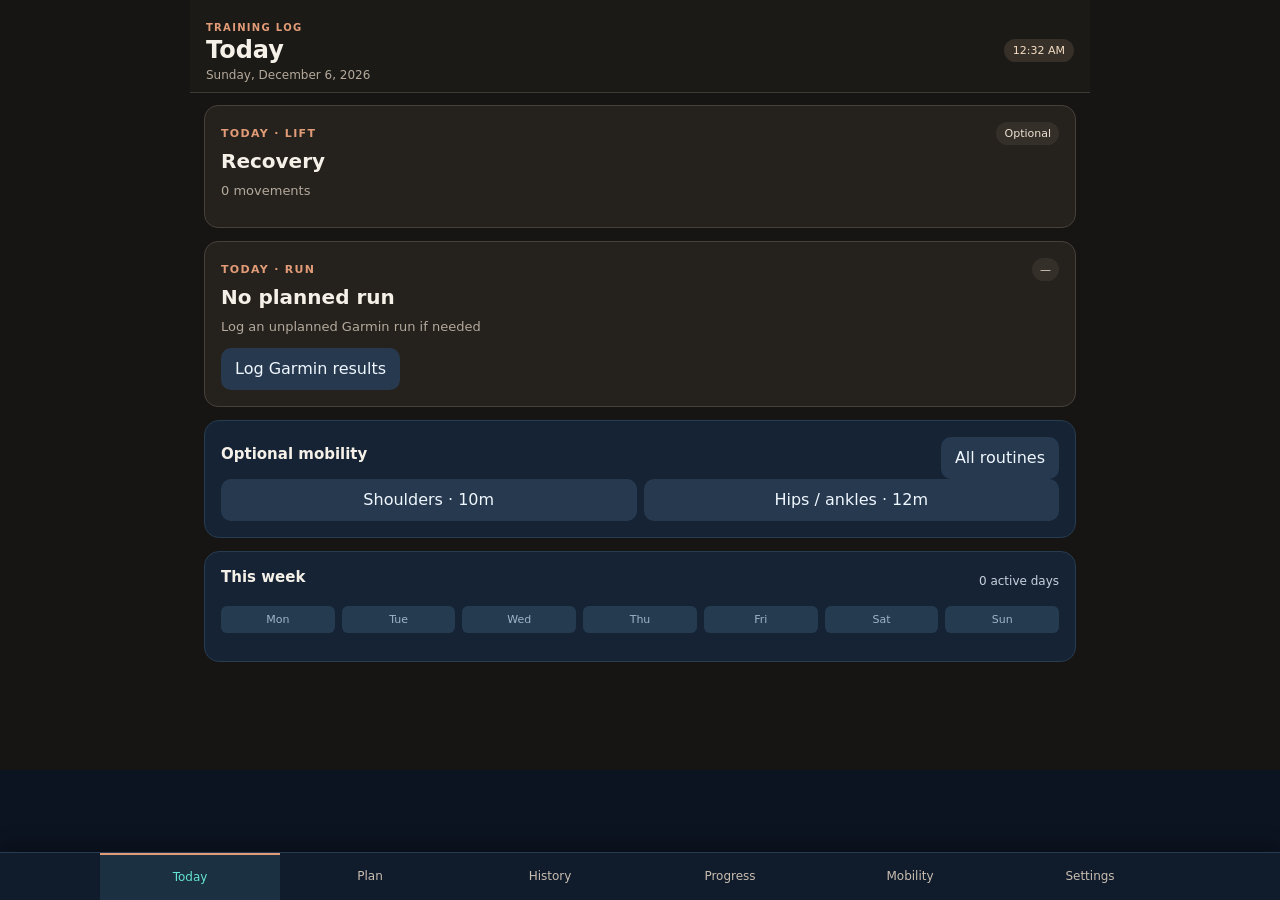
==== commit b006586f: "Load v5 warm theme, expandable schedule and minimal logs" ====
--- a/index.html
+++ b/index.html
@@ -1,5 +1,5 @@
 <!doctype html>
-<html lang="en"><head><meta charset="utf-8"><meta name="viewport" content="width=device-width,initial-scale=1,viewport-fit=cover"><meta name="theme-color" content="#101a28"><title>Training Log</title><link rel="manifest" href="manifest.webmanifest"><link rel="stylesheet" href="fixes.css"><link rel="stylesheet" href="v3.css"><link rel="stylesheet" href="v4.css">
+<html lang="en"><head><meta charset="utf-8"><meta name="viewport" content="width=device-width,initial-scale=1,viewport-fit=cover"><meta name="theme-color" content="#101a28"><title>Training Log</title><link rel="manifest" href="manifest.webmanifest"><link rel="stylesheet" href="fixes.css"><link rel="stylesheet" href="v3.css"><link rel="stylesheet" href="v4.css"><link rel="stylesheet" href="v5.css">
 <style>
 :root{font-family:Inter,system-ui,-apple-system,sans-serif;color:#e7eff9;background:#0c1421}*{box-sizing:border-box}body{margin:0}button,input,select,textarea{font:inherit}button{cursor:pointer;border:0;border-radius:10px;padding:11px 14px;background:#27394f;color:#eff7ff}button.primary{background:#54c9bc;color:#082027;font-weight:750}button:disabled{opacity:.45}input,select,textarea{width:100%;background:#0c1624;color:#f0f4fa;border:1px solid #38485c;border-radius:9px;padding:11px;min-width:0}label{display:block;font-size:12px;color:#aebed0;margin:8px 0}label input,label select{margin-top:5px}header{padding:22px 16px 10px;max-width:900px;margin:auto}h1{margin:4px 0;font-size:27px}h2{font-size:18px;margin:2px 0 12px}h3{font-size:15px;margin:0 0 8px}p{line-height:1.45;color:#b2c2d6;font-size:14px}.muted{color:#879bad;font-size:12px}.eyebrow{color:#61d0c5;letter-spacing:.13em;font-weight:750;font-size:11px}.wrap{max-width:900px;margin:auto;padding:12px 14px 95px}nav{position:fixed;bottom:0;left:0;right:0;background:#101c2c;border-top:1px solid #273c52;display:flex;justify-content:center;z-index:5;padding-bottom:env(safe-area-inset-bottom)}nav button{border-radius:0;background:transparent;flex:1;max-width:180px;font-size:12px;padding:16px 5px}nav button.active{color:#64e4d2;background:#1b3041}.card{border:1px solid #263c50;background:#152335;border-radius:15px;padding:16px;margin-bottom:13px}.grid{display:grid;grid-template-columns:repeat(3,1fr);gap:9px}.metric{background:#203145;border-radius:10px;padding:12px 8px}.metric strong{display:block;font-size:21px;margin-bottom:3px}.metric span{font-size:11px;color:#b8c5d6}.row{display:flex;gap:9px;align-items:center;justify-content:space-between}.row>*{min-width:0}.actions{display:flex;gap:8px;flex-wrap:wrap;margin:10px 0}.exercise{border-top:1px solid #304358;padding:13px 0}.exercise:first-of-type{border:0}.sets{display:grid;grid-template-columns:25px 1fr 1fr 1fr 40px;gap:6px;align-items:center;margin:7px 0}.sets input{padding:8px 5px;text-align:center}.sets button{padding:8px 2px}.sectiontitle{margin-top:16px;color:#69d1c6;font-size:12px;letter-spacing:.09em;text-transform:uppercase}.two{display:grid;grid-template-columns:1fr 1fr;gap:10px}.tiny{font-size:12px}.right{text-align:right}.pill{border-radius:20px;background:#263c4b;padding:5px 9px;font-size:11px;color:#9fe0d7}.ok{color:#6addb2}.warn{color:#ffd188}canvas{width:100%;height:180px}a{color:#74dbd0}details{margin:12px 0}summary{cursor:pointer} .runrow{padding:12px 0;border-bottom:1px solid #304358}.runrow:last-child{border:0}@media(max-width:390px){.sets{grid-template-columns:20px 1fr 1fr 1fr 34px}header{padding-top:14px}}
 </style></head>
@@ -140,4 +140,4 @@
  const stat='<div class="card"><h2>Recorded training totals</h2><div class="grid"><div class="metric"><strong>'+strength.sets+'</strong><span>Completed sets</span></div><div class="metric"><strong>'+running.miles.toFixed(1)+'</strong><span>Run miles</span></div><div class="metric"><strong>'+(running.averagePaceSeconds?pace(1,running.averagePaceSeconds):'—')+'</strong><span>Overall pace /mi</span></div></div><p class="muted">Pace is total recorded time divided by total distance, not a prediction of race fitness.</p></div>';
  return stat+previousProgress();
 };
-</script><script src="enhancements.js" defer></script><script src="v4.js" defer></script></body></html>+</script><script src="enhancements.js" defer></script><script src="v4.js" defer></script><script src="v5.js" defer></script></body></html>
--- a/v4.css
+++ b/v4.css
@@ -63,3 +63,19 @@
 .tlg-skip{color:#92a6b8;font-size:11px}
 .tlg-divider{border:none;border-top:1px solid #354357;margin:12px 0}
 @media(max-width:390px){.wrap{padding:11px 10px 110px}.card,.day-card{padding:13px}.tlg-timer-digit{font-size:34px}.sets{grid-template-columns:18px minmax(0,1fr) minmax(0,1fr) minmax(0,.7fr) 32px;gap:4px}.sets input{padding:5px 2px}.pill{font-size:10px}nav button{min-width:54px;font-size:10px}}
+
+/* v4.1: information density and collapsible help */
+.exercise{padding:14px 0}
+.exercise>.row{margin-bottom:8px}
+.exercise .tlg-details{margin:10px 0 0;border-top:1px solid #364254;padding-top:7px}
+.exercise .tlg-details summary{font-size:12px;color:#8fc5d8;list-style:none;cursor:pointer;width:max-content}
+.exercise .tlg-details summary::after{content:"  ▾"}
+.exercise .tlg-details[open] summary::after{content:"  ▴"}
+.exercise .tlg-details p{font-size:12px;margin:7px 0}
+.exercise .comparison{display:none}
+.exercise .sets{margin:5px 0}
+.exercise .sets.muted{font-size:12px}
+.schedule{padding:9px 11px;margin-bottom:8px}
+.schedule .row{gap:5px}
+.schedule .row strong{font-size:14px}
+.tlg-stage{padding:11px}
--- a/v5.css
+++ b/v5.css
@@ -0,0 +1,57 @@
+/* Training Log v5 — warm graphite, ivory, coral. No blue dashboard panels. */
+:root{--bg:#161513;--panel:#22201d;--panel2:#2b2925;--edge:#48443c;--ink:#f6f1e8;--muted:#b4a99b;--focus:#e29b77;--active:#edd0a4;background:#161513;color:#f6f1e8}
+body{background:#161513;color:#f6f1e8}
+header{background:#1c1a17;border-color:#3e3a34}
+header .eyebrow{color:#e29b77}
+header #clock{background:#373028;color:#f4ddc3}
+.card,.day-card,.tlg-stage{background:#25221e;border-color:#474039;box-shadow:none}
+button{background:#39342d;border-color:#554b40;color:#f7f0e6}
+button.primary,.tlg-timer button.selected{background:#e29b77;border-color:#e29b77;color:#261c16}
+a,.tlg-media,.tlg-details summary{color:#edbb97}
+nav{background:#201d19;border-color:#49423a}
+nav button{color:#c9bdb0}
+nav button.active{color:#f1b897;border-color:#e29b77;background:#372b26}
+.pill,.pill-small,.metric,.t5-stat{background:#342f29;color:#eee2d3}
+.tlg-timer{background:#211d19;border-color:#756452}
+.tlg-timer-digit{color:#fff5e6}
+.exercise,.tlg-stage-item,.t5-line{border-color:#484139}
+.comparison,.schedule{background:#322b25;border-color:#e29b77}
+.sets input,textarea,select{background:#1a1815;border-color:#605548;color:#f7f0e8}
+.sets input[type=checkbox],.tlg-stage input{accent-color:#e29b77}
+.t5-head{display:flex;align-items:center;justify-content:space-between;gap:10px;margin:5px 2px 14px}
+.t5-head h2{margin:0;font-size:19px}
+.t5-head span{font-size:12px;color:#b7aa9a}
+.t5-week{background:#24211d;border:1px solid #4b443d;border-radius:14px;padding:8px 12px;margin:0 0 13px}
+.t5-weektitle{font-size:12px;color:#dcaf8e;font-weight:700;padding:8px 3px 11px}
+details.t5-week>summary{padding:12px 4px;font-weight:700;display:flex;justify-content:space-between;cursor:pointer;list-style:none}
+.t5-day{border-top:1px solid #443d36}
+.t5-day>summary{display:flex;gap:12px;align-items:center;padding:13px 0;list-style:none;cursor:pointer}
+.t5-daylabel{width:49px;flex-shrink:0;display:flex;flex-direction:column;gap:2px}
+.t5-daylabel strong{font-size:13px}
+.t5-daylabel small{color:#a99e8f;font-size:11px}
+.t5-dayname{flex:1;min-width:0;font-size:14px;font-weight:650}
+.t5-runname{font-size:12px;color:#c7b7a4;font-weight:450;margin-top:4px}
+.t5-chevron{font-size:18px;color:#d8a481}
+.t5-daybody{padding:0 0 12px 61px}
+.t5-preview{background:#312b25;border-radius:10px;margin:6px 0;padding:10px}
+.t5-preview>summary{display:flex;justify-content:space-between;gap:12px;cursor:pointer;list-style:none;align-items:center}
+.t5-preview>summary strong{font-size:12px;font-weight:650}
+.t5-preview>summary span{color:#bdb1a4;font-size:11px;white-space:nowrap}
+.t5-inside{padding-top:10px}
+.t5-inside button{margin-top:10px}
+.t5-inside p{font-size:12px;margin:4px 0}
+.t5-line{display:flex;justify-content:space-between;gap:10px;border-top:1px solid #464037;padding:9px 0;font-size:12px}
+.t5-line>span:last-child,.t5-line>strong{white-space:nowrap;color:#ecd2b8}
+.t5-mobility{display:grid;gap:10px}
+.t5-mobcard{display:flex;justify-content:space-between;align-items:center;gap:10px;background:#26221e;border:1px solid #4c453d;border-radius:13px;padding:15px}
+.t5-mobcard strong{display:block;font-size:15px}
+.t5-mobcard small{color:#bbafa2;font-size:12px;margin-top:4px;display:block}
+.t5-mobcard button{flex-shrink:0}
+.t5-statgrid{display:grid;grid-template-columns:repeat(4,minmax(0,1fr));gap:7px;margin:5px 0 16px}
+.t5-stat{border:1px solid #51473c;border-radius:11px;padding:12px 6px;text-align:center;min-width:0}
+.t5-stat strong{display:block;font-size:23px}
+.t5-stat span{display:block;font-size:11px;color:#bcb0a1}
+.t5-empty{font-size:13px;color:#b6aa9d;padding:15px}
+.tlg-timer-actions button{background:#38312a;color:#eee4d9}
+.tlg-timer-actions button.selected{background:#e29b77;color:#241b17}
+@media(max-width:390px){.t5-daybody{padding-left:0}.t5-day>summary{gap:7px}.t5-daylabel{width:45px}.t5-head span{font-size:11px}.t5-stat strong{font-size:20px}}
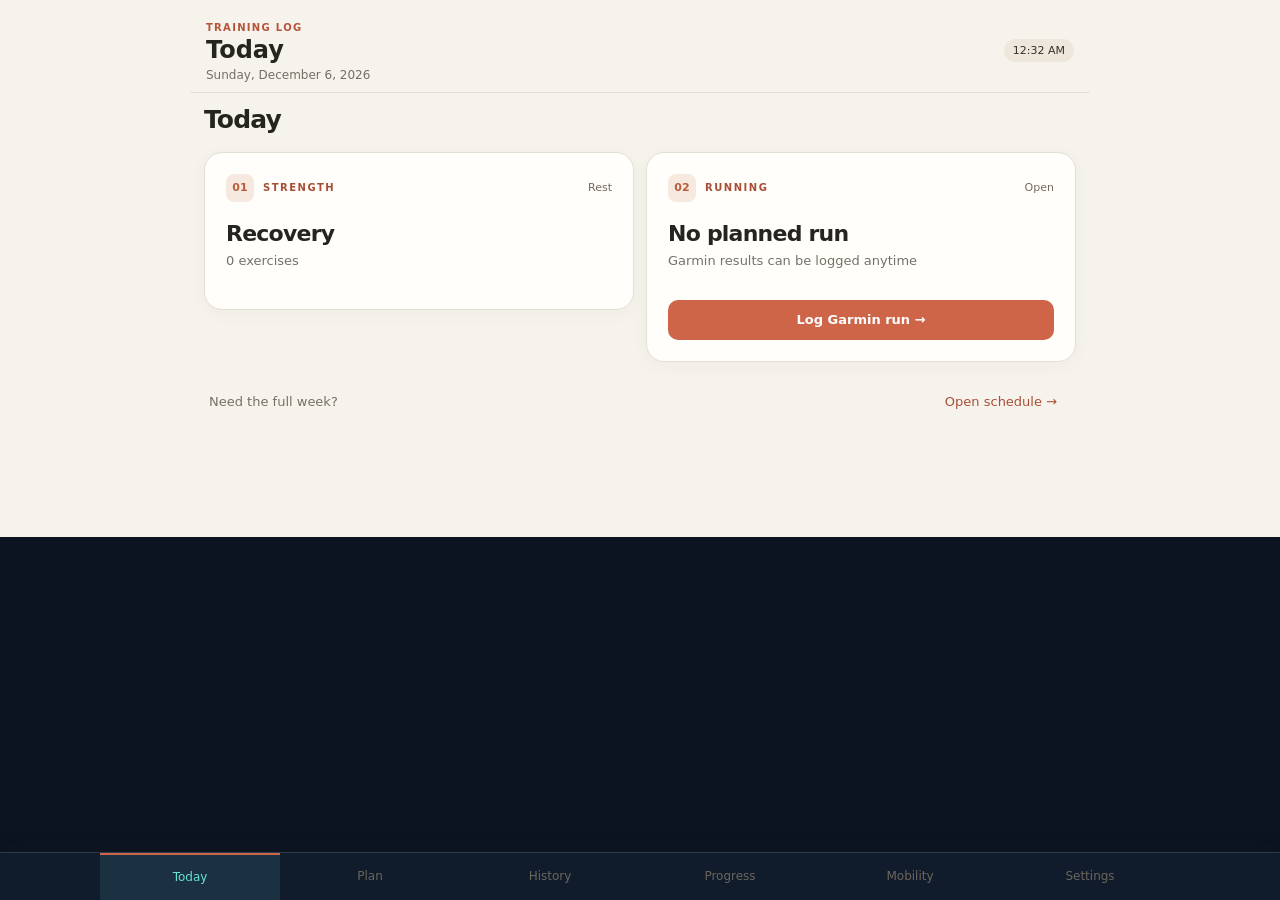
==== commit f90aa91b: "Enable single-week Lift and Run redesign" ====
--- a/index.html
+++ b/index.html
@@ -1,5 +1,5 @@
 <!doctype html>
-<html lang="en"><head><meta charset="utf-8"><meta name="viewport" content="width=device-width,initial-scale=1,viewport-fit=cover"><meta name="theme-color" content="#101a28"><title>Training Log</title><link rel="manifest" href="manifest.webmanifest"><link rel="stylesheet" href="fixes.css"><link rel="stylesheet" href="v3.css"><link rel="stylesheet" href="v4.css"><link rel="stylesheet" href="v5.css">
+<html lang="en"><head><meta charset="utf-8"><meta name="viewport" content="width=device-width,initial-scale=1,viewport-fit=cover"><meta name="theme-color" content="#101a28"><title>Training Log</title><link rel="manifest" href="manifest.webmanifest"><link rel="stylesheet" href="fixes.css"><link rel="stylesheet" href="v3.css"><link rel="stylesheet" href="v4.css"><link rel="stylesheet" href="v5.css"><link rel="stylesheet" href="v6.css">
 <style>
 :root{font-family:Inter,system-ui,-apple-system,sans-serif;color:#e7eff9;background:#0c1421}*{box-sizing:border-box}body{margin:0}button,input,select,textarea{font:inherit}button{cursor:pointer;border:0;border-radius:10px;padding:11px 14px;background:#27394f;color:#eff7ff}button.primary{background:#54c9bc;color:#082027;font-weight:750}button:disabled{opacity:.45}input,select,textarea{width:100%;background:#0c1624;color:#f0f4fa;border:1px solid #38485c;border-radius:9px;padding:11px;min-width:0}label{display:block;font-size:12px;color:#aebed0;margin:8px 0}label input,label select{margin-top:5px}header{padding:22px 16px 10px;max-width:900px;margin:auto}h1{margin:4px 0;font-size:27px}h2{font-size:18px;margin:2px 0 12px}h3{font-size:15px;margin:0 0 8px}p{line-height:1.45;color:#b2c2d6;font-size:14px}.muted{color:#879bad;font-size:12px}.eyebrow{color:#61d0c5;letter-spacing:.13em;font-weight:750;font-size:11px}.wrap{max-width:900px;margin:auto;padding:12px 14px 95px}nav{position:fixed;bottom:0;left:0;right:0;background:#101c2c;border-top:1px solid #273c52;display:flex;justify-content:center;z-index:5;padding-bottom:env(safe-area-inset-bottom)}nav button{border-radius:0;background:transparent;flex:1;max-width:180px;font-size:12px;padding:16px 5px}nav button.active{color:#64e4d2;background:#1b3041}.card{border:1px solid #263c50;background:#152335;border-radius:15px;padding:16px;margin-bottom:13px}.grid{display:grid;grid-template-columns:repeat(3,1fr);gap:9px}.metric{background:#203145;border-radius:10px;padding:12px 8px}.metric strong{display:block;font-size:21px;margin-bottom:3px}.metric span{font-size:11px;color:#b8c5d6}.row{display:flex;gap:9px;align-items:center;justify-content:space-between}.row>*{min-width:0}.actions{display:flex;gap:8px;flex-wrap:wrap;margin:10px 0}.exercise{border-top:1px solid #304358;padding:13px 0}.exercise:first-of-type{border:0}.sets{display:grid;grid-template-columns:25px 1fr 1fr 1fr 40px;gap:6px;align-items:center;margin:7px 0}.sets input{padding:8px 5px;text-align:center}.sets button{padding:8px 2px}.sectiontitle{margin-top:16px;color:#69d1c6;font-size:12px;letter-spacing:.09em;text-transform:uppercase}.two{display:grid;grid-template-columns:1fr 1fr;gap:10px}.tiny{font-size:12px}.right{text-align:right}.pill{border-radius:20px;background:#263c4b;padding:5px 9px;font-size:11px;color:#9fe0d7}.ok{color:#6addb2}.warn{color:#ffd188}canvas{width:100%;height:180px}a{color:#74dbd0}details{margin:12px 0}summary{cursor:pointer} .runrow{padding:12px 0;border-bottom:1px solid #304358}.runrow:last-child{border:0}@media(max-width:390px){.sets{grid-template-columns:20px 1fr 1fr 1fr 34px}header{padding-top:14px}}
 </style></head>
@@ -140,4 +140,4 @@
  const stat='<div class="card"><h2>Recorded training totals</h2><div class="grid"><div class="metric"><strong>'+strength.sets+'</strong><span>Completed sets</span></div><div class="metric"><strong>'+running.miles.toFixed(1)+'</strong><span>Run miles</span></div><div class="metric"><strong>'+(running.averagePaceSeconds?pace(1,running.averagePaceSeconds):'—')+'</strong><span>Overall pace /mi</span></div></div><p class="muted">Pace is total recorded time divided by total distance, not a prediction of race fitness.</p></div>';
  return stat+previousProgress();
 };
-</script><script src="enhancements.js" defer></script><script src="v4.js" defer></script><script src="v5.js" defer></script></body></html>+</script><script src="enhancements.js" defer></script><script src="v4.js" defer></script><script src="v5.js" defer></script><script src="v6.js" defer></script></body></html>
--- a/v6.css
+++ b/v6.css
@@ -0,0 +1,81 @@
+/* v6: warm, clear training journal visual language. */
+:root{--bg:#f6f3ed;--panel:#fffefa;--edge:#e5ded3;--ink:#25241f;--muted:#6e6b63;--focus:#cf6548;--active:#99442b;color:#25241f;background:#f6f3ed}
+body{background:#f6f3ed;color:#25241f}
+header{background:#f6f3ed;border-bottom:1px solid #e7e0d7}
+header h1{color:#25241f}
+header .eyebrow{color:#b6533a}
+header #date,.muted,.subtle,.movement-info{color:#746f66}
+header #clock{background:#eee7dc;color:#363029}
+.wrap{max-width:980px;padding:18px 14px 120px}
+.card,.day-card,.tlg-stage,.t5-mobcard{background:#fffefa;border-color:#e5ded3;color:#25241f}
+.card p,.day-card p,.tlg-stage-note{color:#726e66}
+button{color:#2e2923;background:#f0e9df;border:1px solid #dbd0c2}
+button.primary,.v6-action,.tlg-timer button.selected{background:#cf6548;color:#fff;border-color:#cf6548}
+a,.tlg-media,.exercise .tlg-details summary{color:#a54930}
+nav{background:#fffefa;border-top:1px solid #e8dfd4;box-shadow:0 -5px 22px #33251812}
+nav button{color:#6d655b;border:0;background:transparent}
+nav button.active{background:#f5e8df;color:#b65138;border-top:2px solid #cf6548}
+.pill,.pill-small,.metric,.t5-stat{background:#f2ece4;color:#3c352d}
+.exercise,.tlg-stage-item,.t5-line{border-color:#ebe3d9}
+.sets input,textarea,select{background:#fffefa;color:#25241f;border:1px solid #d5c9b9}
+.sets input[type=checkbox],.tlg-stage input{accent-color:#cf6548}
+.tlg-timer{background:#292621;color:#fff;border-color:#484139;box-shadow:0 5px 18px #241e1525}
+.tlg-timer .tag{color:#e6aa90}
+.tlg-timer-digit{color:#fff}
+.tlg-timer-actions button{background:#443e37;border-color:#665c51;color:#fff}
+.tlg-timer-actions button.selected{background:#cf6548;border-color:#cf6548}
+.tlg-timer .primary{background:#df8366;color:#291c15}
+.tlg-stage{background:#fffefa}
+.tlg-stage-item span,.tlg-stage h3{color:#29241f}
+.tlg-stage-item label{color:#29241f}
+.schedule,.comparison{background:#f6f0e7;border-color:#d76e50;color:#52453b}
+.comparison{color:#735647}
+.tlg-details{color:#3d352c}
+.tlg-details p{color:#746f66}
+.t5-mobcard small,.t5-empty{color:#797168}
+.t5-mobcard strong{color:#29241f}
+.t5-mobcard button{background:#f5e9e1;color:#aa4a31}
+.t5-stat strong,.t5-stat span{color:#36302b}
+.t5-line>strong,.t5-line>span:last-child{color:#b25137}
+.t5-statgrid .t5-stat{background:#fffefa;border-color:#e9dfd4}
+.v6-plan,.v6-home{width:100%;max-width:900px;margin:auto}
+.v6-page-title{font-size:25px;letter-spacing:-.035em;margin:0 0 18px}
+.v6-plan-top{display:flex;align-items:end;justify-content:space-between;gap:14px;padding:6px 2px 22px}
+.v6-plan-top h2{font-size:27px;letter-spacing:-.035em;margin:4px 0 0;line-height:1.1}
+.v6-overline{font-size:10px;font-weight:800;letter-spacing:.15em;color:#a94e36}
+.v6-weekcontrols{display:flex;gap:4px;background:#ebe4d9;border-radius:11px;padding:4px;flex-shrink:0}
+.v6-weekcontrols button{border:none;background:transparent;min-height:34px;padding:6px 10px;font-size:13px}
+.v6-lanes{display:grid;grid-template-columns:1fr 1fr;gap:16px;align-items:start}
+.v6-lane{background:#fffefa;border:1px solid #e5ded3;border-radius:18px;padding:17px;min-width:0}
+.v6-lane-header{display:flex;align-items:center;gap:10px;border-bottom:1px solid #eee6dc;padding:2px 0 14px;margin-bottom:3px}
+.v6-lane-header h3{font-size:18px;letter-spacing:-.025em;margin:0}
+.v6-lane-indicator{border:1px solid #dca695;border-radius:7px;padding:5px 7px;color:#ae4e34;font-size:10px;font-weight:800;letter-spacing:.06em}
+.v6-session{border-bottom:1px solid #ede5db}
+.v6-session:last-child{border-bottom:0}
+.v6-session summary{display:grid;grid-template-columns:1fr auto;column-gap:9px;row-gap:4px;list-style:none;cursor:pointer;padding:14px 2px;position:relative}
+.v6-session summary::-webkit-details-marker{display:none}
+.v6-session-date{font-size:11px;color:#847c71;grid-column:1}
+.v6-session-name{font-size:15px;font-weight:750;line-height:1.25;grid-column:1;letter-spacing:-.02em}
+.v6-session-meta{color:#766e64;font-size:12px;grid-column:1}
+.v6-arrow{grid-column:2;grid-row:1/4;align-self:center;color:#b65e44;font-size:17px;transition:transform .2s}
+.v6-session[open] .v6-arrow{transform:rotate(180deg)}
+.v6-session-body{padding:0 3px 14px}
+.v6-ex{display:flex;justify-content:space-between;gap:8px;padding:8px 0;border-top:1px solid #eee8df;font-size:12px}
+.v6-ex span{color:#49443e}
+.v6-ex b{font-size:12px;color:#a55137;white-space:nowrap}
+.v6-session-body p{font-size:12px;color:#70685d;margin:0 0 10px}
+.v6-action{display:inline-flex;align-items:center;justify-content:center;min-height:40px;border-radius:10px;font-size:13px;font-weight:750;padding:8px 13px;border:0}
+.v6-source{display:inline-block;font-size:12px;margin:12px 6px;color:#a34b34}
+.v6-empty{color:#8a8074;font-size:13px;padding:9px 1px}
+.v6-home .v6-lanes{gap:12px}
+.v6-now-card{background:#fffefa;border:1px solid #e5ded3;border-radius:18px;padding:21px;min-width:0;box-shadow:0 4px 20px #2c241a09}
+.v6-now-top{display:flex;align-items:center;gap:9px}
+.v6-icon{height:28px;width:28px;border-radius:8px;background:#f6e9e0;color:#bb5b3c;font-size:11px;font-weight:850;display:grid;place-items:center}
+.v6-status{font-size:11px;color:#736a5f;margin-left:auto}
+.v6-now-card h2{font-size:22px;letter-spacing:-.035em;margin:19px 0 7px}
+.v6-now-sub{color:#777168;font-size:13px;min-height:35px}
+.v6-now-card .v6-action{margin-top:12px;width:100%}
+.v6-home-next{display:flex;align-items:center;justify-content:space-between;padding:19px 5px;color:#786f64;font-size:13px}
+.v6-home-next button{background:transparent;border:0;color:#aa4f35}
+@media(max-width:620px){.v6-lanes{grid-template-columns:1fr;gap:12px}.v6-lane{padding:14px}.v6-plan-top{align-items:center}.v6-plan-top h2{font-size:23px}.v6-now-card{padding:17px}}
+@media(max-width:370px){.v6-plan-top h2{font-size:20px}.v6-weekcontrols button{padding:5px 7px}.v6-now-card h2{font-size:20px}}
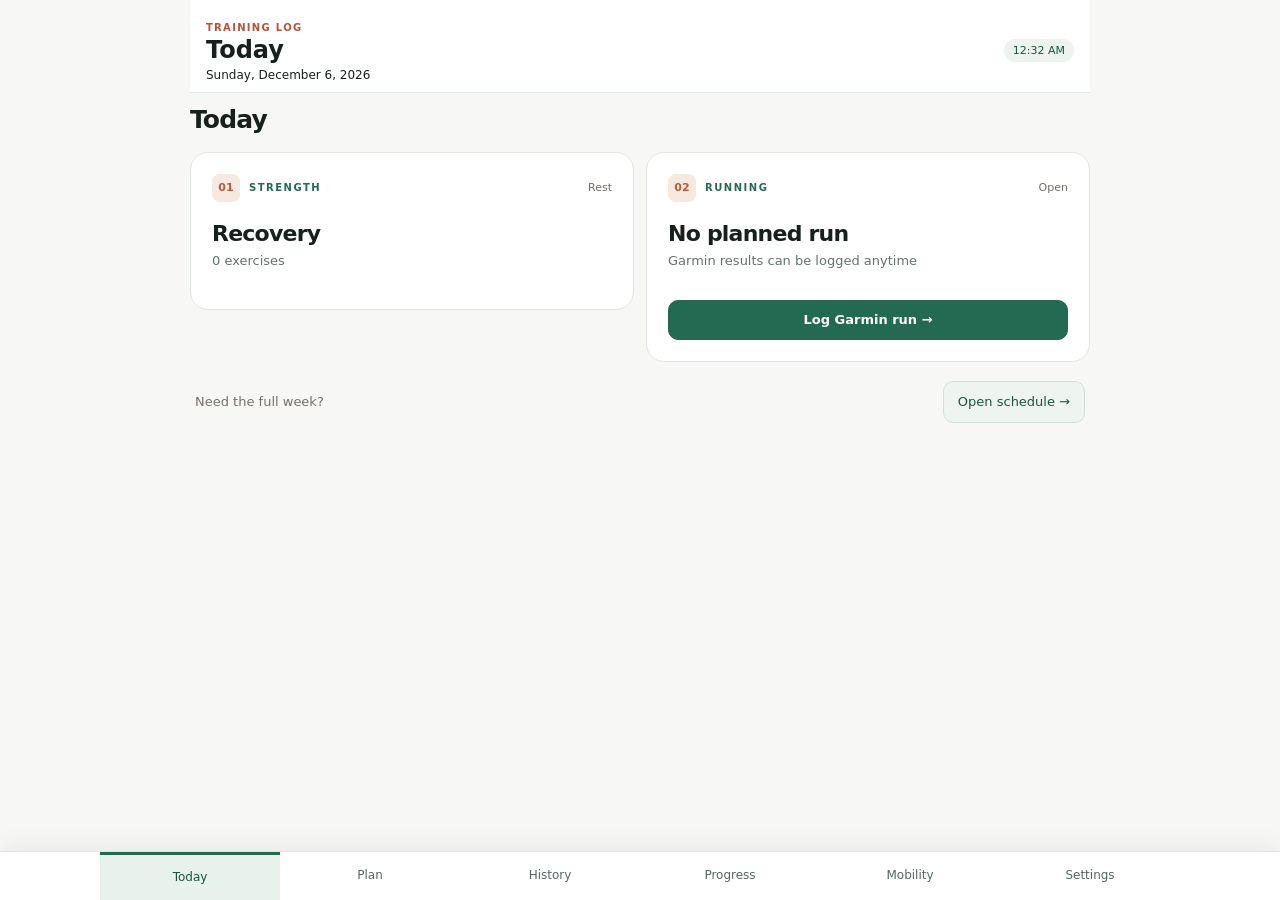
==== commit 703853cd: "Wire unified V7 interface into app, offline caching and deployment" ====
--- a/index.html
+++ b/index.html
@@ -1,5 +1,5 @@
 <!doctype html>
-<html lang="en"><head><meta charset="utf-8"><meta name="viewport" content="width=device-width,initial-scale=1,viewport-fit=cover"><meta name="theme-color" content="#101a28"><title>Training Log</title><link rel="manifest" href="manifest.webmanifest"><link rel="stylesheet" href="fixes.css"><link rel="stylesheet" href="v3.css"><link rel="stylesheet" href="v4.css"><link rel="stylesheet" href="v5.css"><link rel="stylesheet" href="v6.css">
+<html lang="en"><head><meta charset="utf-8"><meta name="viewport" content="width=device-width,initial-scale=1,viewport-fit=cover"><meta name="theme-color" content="#101a28"><title>Training Log</title><link rel="manifest" href="manifest.webmanifest"><link rel="stylesheet" href="fixes.css"><link rel="stylesheet" href="v3.css"><link rel="stylesheet" href="v4.css"><link rel="stylesheet" href="v5.css"><link rel="stylesheet" href="v6.css"><link rel="stylesheet" href="v7.css">
 <style>
 :root{font-family:Inter,system-ui,-apple-system,sans-serif;color:#e7eff9;background:#0c1421}*{box-sizing:border-box}body{margin:0}button,input,select,textarea{font:inherit}button{cursor:pointer;border:0;border-radius:10px;padding:11px 14px;background:#27394f;color:#eff7ff}button.primary{background:#54c9bc;color:#082027;font-weight:750}button:disabled{opacity:.45}input,select,textarea{width:100%;background:#0c1624;color:#f0f4fa;border:1px solid #38485c;border-radius:9px;padding:11px;min-width:0}label{display:block;font-size:12px;color:#aebed0;margin:8px 0}label input,label select{margin-top:5px}header{padding:22px 16px 10px;max-width:900px;margin:auto}h1{margin:4px 0;font-size:27px}h2{font-size:18px;margin:2px 0 12px}h3{font-size:15px;margin:0 0 8px}p{line-height:1.45;color:#b2c2d6;font-size:14px}.muted{color:#879bad;font-size:12px}.eyebrow{color:#61d0c5;letter-spacing:.13em;font-weight:750;font-size:11px}.wrap{max-width:900px;margin:auto;padding:12px 14px 95px}nav{position:fixed;bottom:0;left:0;right:0;background:#101c2c;border-top:1px solid #273c52;display:flex;justify-content:center;z-index:5;padding-bottom:env(safe-area-inset-bottom)}nav button{border-radius:0;background:transparent;flex:1;max-width:180px;font-size:12px;padding:16px 5px}nav button.active{color:#64e4d2;background:#1b3041}.card{border:1px solid #263c50;background:#152335;border-radius:15px;padding:16px;margin-bottom:13px}.grid{display:grid;grid-template-columns:repeat(3,1fr);gap:9px}.metric{background:#203145;border-radius:10px;padding:12px 8px}.metric strong{display:block;font-size:21px;margin-bottom:3px}.metric span{font-size:11px;color:#b8c5d6}.row{display:flex;gap:9px;align-items:center;justify-content:space-between}.row>*{min-width:0}.actions{display:flex;gap:8px;flex-wrap:wrap;margin:10px 0}.exercise{border-top:1px solid #304358;padding:13px 0}.exercise:first-of-type{border:0}.sets{display:grid;grid-template-columns:25px 1fr 1fr 1fr 40px;gap:6px;align-items:center;margin:7px 0}.sets input{padding:8px 5px;text-align:center}.sets button{padding:8px 2px}.sectiontitle{margin-top:16px;color:#69d1c6;font-size:12px;letter-spacing:.09em;text-transform:uppercase}.two{display:grid;grid-template-columns:1fr 1fr;gap:10px}.tiny{font-size:12px}.right{text-align:right}.pill{border-radius:20px;background:#263c4b;padding:5px 9px;font-size:11px;color:#9fe0d7}.ok{color:#6addb2}.warn{color:#ffd188}canvas{width:100%;height:180px}a{color:#74dbd0}details{margin:12px 0}summary{cursor:pointer} .runrow{padding:12px 0;border-bottom:1px solid #304358}.runrow:last-child{border:0}@media(max-width:390px){.sets{grid-template-columns:20px 1fr 1fr 1fr 34px}header{padding-top:14px}}
 </style></head>
@@ -140,4 +140,4 @@
  const stat='<div class="card"><h2>Recorded training totals</h2><div class="grid"><div class="metric"><strong>'+strength.sets+'</strong><span>Completed sets</span></div><div class="metric"><strong>'+running.miles.toFixed(1)+'</strong><span>Run miles</span></div><div class="metric"><strong>'+(running.averagePaceSeconds?pace(1,running.averagePaceSeconds):'—')+'</strong><span>Overall pace /mi</span></div></div><p class="muted">Pace is total recorded time divided by total distance, not a prediction of race fitness.</p></div>';
  return stat+previousProgress();
 };
-</script><script src="enhancements.js" defer></script><script src="v4.js" defer></script><script src="v5.js" defer></script><script src="v6.js" defer></script></body></html>+</script><script src="enhancements.js" defer></script><script src="v4.js" defer></script><script src="v5.js" defer></script><script src="v6.js" defer></script><script src="v7.js" defer></script></body></html>
--- a/v7.css
+++ b/v7.css
@@ -0,0 +1 @@
+:root{color-scheme:light;--bg:#f7f8f6;--panel:#fff;--ink:#17211c;--muted:#64716b;--focus:#246a52;--active:#246a52;--edge:#e0e6e2}html,body{background:#f7f8f6!important;color:#17211c!important}header,nav{background:#fff!important;border-color:#e0e6e2!important}header h1,header #heading,header #date{color:#17211c!important}.wrap{max-width:960px!important}.card,.day-card,.v6-lane,.v6-now-card,.tlg-stage,.t5-mobcard,.t5-week,.t5-stat,.metric,.tlg-session-head{background:#fff!important;color:#17211c!important;border-color:#e0e6e2!important;box-shadow:none!important}h1,h2,h3,strong,.v6-now-card h2,.v6-session-name,.v6-lane-header h3,.t5-mobcard strong{color:#17211c!important}p,.muted,.subtle,.movement-info,.v6-now-sub,.v6-session-meta,.v6-session-date,.v6-empty,.t5-mobcard small{color:#64716b!important}button{background:#eef4f0!important;color:#19543e!important;border:1px solid #d2e1d8!important}button.primary,.v6-action{background:#246a52!important;color:#fff!important;border-color:#246a52!important}a,.tlg-media,.tlg-details summary{color:#246a52!important}nav button{background:#fff!important;border:0!important;color:#56665d!important}nav button.active{background:#e6f2eb!important;color:#19543e!important;border-top:3px solid #246a52!important}.pill,.pill-small,.metric,.t5-stat{background:#edf4f0!important;color:#19543e!important}.v6-overline,.tag{color:#246a52!important}.v6-lane-indicator{color:#246a52!important;background:#edf4f0!important;border-color:#d2e1d8!important}.v6-weekcontrols{background:#edf3ef!important}.v6-weekcontrols button{background:transparent!important;border:0!important}.v6-session,.v6-session summary,.v6-session-body,.v6-ex{background:#fff!important;color:#17211c!important;border-color:#e0e6e2!important}.v6-arrow,.v6-ex b{color:#246a52!important}.tlg-timer{background:#19342a!important;color:#fff!important;border-color:#19342a!important}.tlg-timer .tag,.tlg-timer-digit{color:#fff!important}.tlg-timer button{background:#305344!important;color:#fff!important;border-color:#305344!important}.tlg-timer button.selected,.tlg-timer button.primary{background:#b3e6c7!important;color:#19342a!important;border-color:#b3e6c7!important}.tlg-stage-item,.exercise,.t5-line{border-color:#e0e6e2!important}.tlg-stage-item span,.tlg-stage label{color:#17211c!important}.schedule,.comparison{background:#edf4f0!important;color:#246a52!important;border-color:#246a52!important}.sets input,textarea,select{background:#fff!important;color:#17211c!important;border:1px solid #bacbc1!important}.sets input[type=checkbox],.tlg-stage input{accent-color:#246a52!important}.t7-switch{display:flex;gap:8px;background:#e9eeeb;border-radius:11px;padding:5px;margin:10px 0 14px}.t7-switch button{flex:1;border:0!important}.t7-switch button.active{background:#fff!important;box-shadow:0 1px 4px #0002!important}.t7-stats{display:grid;grid-template-columns:repeat(2,minmax(0,1fr));gap:10px}.t7-stats>div{background:#fff;border:1px solid #e0e6e2;border-radius:15px;padding:17px}.t7-stats strong{font-size:28px;display:block}.t7-stats small{color:#64716b}.t7-heading{color:#17211c;font-size:22px;font-weight:750;margin:8px 0 15px}.t7-info{color:#64716b;font-size:13px}.t7-panel{background:#fff;border:1px solid #e0e6e2;border-radius:15px;padding:15px;margin:10px 0}.t7-panel h3{margin:0 0 8px;font-size:16px}@media(max-width:620px){.v6-lanes{grid-template-columns:1fr!important}.wrap{padding:13px 11px 105px!important}}
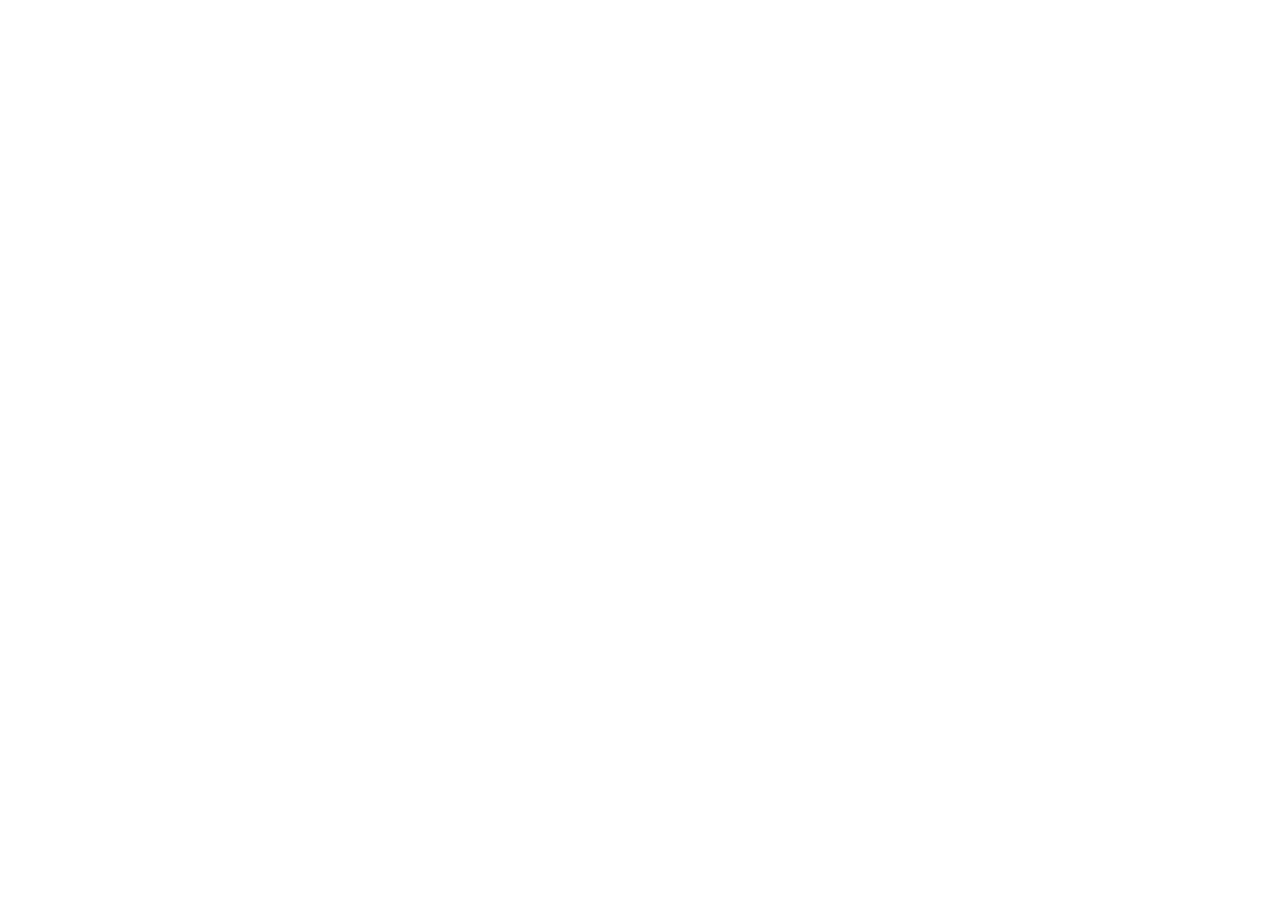
==== commit 0914b00f: "Replace legacy layered interface with clean standalone application shell" ====
--- a/index.html
+++ b/index.html
@@ -1,143 +1,16 @@
 <!doctype html>
-<html lang="en"><head><meta charset="utf-8"><meta name="viewport" content="width=device-width,initial-scale=1,viewport-fit=cover"><meta name="theme-color" content="#101a28"><title>Training Log</title><link rel="manifest" href="manifest.webmanifest"><link rel="stylesheet" href="fixes.css"><link rel="stylesheet" href="v3.css"><link rel="stylesheet" href="v4.css"><link rel="stylesheet" href="v5.css"><link rel="stylesheet" href="v6.css"><link rel="stylesheet" href="v7.css">
-<style>
-:root{font-family:Inter,system-ui,-apple-system,sans-serif;color:#e7eff9;background:#0c1421}*{box-sizing:border-box}body{margin:0}button,input,select,textarea{font:inherit}button{cursor:pointer;border:0;border-radius:10px;padding:11px 14px;background:#27394f;color:#eff7ff}button.primary{background:#54c9bc;color:#082027;font-weight:750}button:disabled{opacity:.45}input,select,textarea{width:100%;background:#0c1624;color:#f0f4fa;border:1px solid #38485c;border-radius:9px;padding:11px;min-width:0}label{display:block;font-size:12px;color:#aebed0;margin:8px 0}label input,label select{margin-top:5px}header{padding:22px 16px 10px;max-width:900px;margin:auto}h1{margin:4px 0;font-size:27px}h2{font-size:18px;margin:2px 0 12px}h3{font-size:15px;margin:0 0 8px}p{line-height:1.45;color:#b2c2d6;font-size:14px}.muted{color:#879bad;font-size:12px}.eyebrow{color:#61d0c5;letter-spacing:.13em;font-weight:750;font-size:11px}.wrap{max-width:900px;margin:auto;padding:12px 14px 95px}nav{position:fixed;bottom:0;left:0;right:0;background:#101c2c;border-top:1px solid #273c52;display:flex;justify-content:center;z-index:5;padding-bottom:env(safe-area-inset-bottom)}nav button{border-radius:0;background:transparent;flex:1;max-width:180px;font-size:12px;padding:16px 5px}nav button.active{color:#64e4d2;background:#1b3041}.card{border:1px solid #263c50;background:#152335;border-radius:15px;padding:16px;margin-bottom:13px}.grid{display:grid;grid-template-columns:repeat(3,1fr);gap:9px}.metric{background:#203145;border-radius:10px;padding:12px 8px}.metric strong{display:block;font-size:21px;margin-bottom:3px}.metric span{font-size:11px;color:#b8c5d6}.row{display:flex;gap:9px;align-items:center;justify-content:space-between}.row>*{min-width:0}.actions{display:flex;gap:8px;flex-wrap:wrap;margin:10px 0}.exercise{border-top:1px solid #304358;padding:13px 0}.exercise:first-of-type{border:0}.sets{display:grid;grid-template-columns:25px 1fr 1fr 1fr 40px;gap:6px;align-items:center;margin:7px 0}.sets input{padding:8px 5px;text-align:center}.sets button{padding:8px 2px}.sectiontitle{margin-top:16px;color:#69d1c6;font-size:12px;letter-spacing:.09em;text-transform:uppercase}.two{display:grid;grid-template-columns:1fr 1fr;gap:10px}.tiny{font-size:12px}.right{text-align:right}.pill{border-radius:20px;background:#263c4b;padding:5px 9px;font-size:11px;color:#9fe0d7}.ok{color:#6addb2}.warn{color:#ffd188}canvas{width:100%;height:180px}a{color:#74dbd0}details{margin:12px 0}summary{cursor:pointer} .runrow{padding:12px 0;border-bottom:1px solid #304358}.runrow:last-child{border:0}@media(max-width:390px){.sets{grid-template-columns:20px 1fr 1fr 1fr 34px}header{padding-top:14px}}
-</style></head>
-<body><header><div class="eyebrow">TRAINING LOG</div><div class="row"><h1 id="heading">Today</h1><span class="pill" id="clock"></span></div><div class="muted" id="date"></div></header><main class="wrap" id="main"></main><nav id="nav"><button data-tab="today" class="active">Today</button><button data-tab="plan">Plan</button><button data-tab="history">History</button><button data-tab="progress">Progress</button><button data-tab="mobility">Mobility</button><button data-tab="settings">Settings</button></nav>
-<script>
-'use strict';
-const KEY='rangeboard_v2';const TODAY=()=>{const p=new Intl.DateTimeFormat('en-US',{timeZone:'America/New_York',year:'numeric',month:'2-digit',day:'2-digit'}).formatToParts(new Date());const get=t=>p.find(x=>x.type===t).value;return get('year')+'-'+get('month')+'-'+get('day')};
-const stamp=()=>new Date().toISOString();
-const dayOf=(date)=>new Date(date+'T12:00:00').getDay();
-const sessions={
-0:{name:'Recovery',kind:'rest',moves:[]},
-1:{name:'Upper A — Push',kind:'lift',moves:[['Medicine ball chest pass',3,5,0,'Fast reps; full reset','Power'],['Half-kneeling landmine press',3,8,2,'Control ribs and hips','Strength'],['DB bench press',3,10,2,'Full comfortable range; 1–3 reps in reserve','Muscle'],['Single-arm DB floor press',2,10,2,'Resist rotation','Stability'],['Plate steering wheels',3,12,1,'Control shoulder height; optional','Accessory'],['Plate overhead triceps extension',3,12,1,'Elbows comfortable','Accessory'],['Thoracic rotation and wall slide',2,8,0,'Controlled mobility','Mobility']]},
-2:{name:'Lower A — Strength',kind:'lift',moves:[['Box jump',3,3,0,'Low box; stick landing','Power'],['Goblet or front squat',3,8,2,'Full controlled range','Strength'],['Romanian deadlift',3,8,2,'Hinge, neutral trunk','Strength'],['Reverse lunge',3,8,2,'Each leg','Unilateral'],['Calf raise',3,12,1,'Pause at top','Accessory'],['Dead bug',3,8,0,'Each side','Core'],['Ankle rocks and hip 90/90',2,8,0,'Mobility','Mobility']]},
-3:{name:'Mobility / recovery',kind:'rest',moves:[]},
-4:{name:'Upper B — Pull',kind:'lift',moves:[['Med ball rotational throw',3,5,0,'Each side','Power'],['Pull-up or assisted pull-up',3,8,2,'Use full controlled range','Strength'],['Chest-supported DB row',3,10,2,'Pause at contraction','Muscle'],['Incline push-up or DB incline press',2,10,2,'Second weekly chest stimulus','Muscle'],['Face pull',3,12,1,'Light and controlled','Stability'],['Hammer curl',3,10,1,'No swinging','Accessory'],['Dead hang / scapular control',2,25,0,'Seconds, comfortable hold','Mobility']]},
-5:{name:'Lower B — Athletic',kind:'lift',moves:[['Broad jump',3,3,0,'Full reset; quality landings','Power'],['Trap bar deadlift',3,6,2,'Crisp sets; no grinding','Strength'],['Step-up',3,8,2,'Each leg; controlled','Unilateral'],['Hip thrust or glute bridge',3,10,2,'Pause at top','Muscle'],['Farmer carry',3,30,2,'Seconds; strong posture','Carry'],['Side plank',2,30,0,'Seconds each side','Core'],['Hip flexor stretch',2,40,0,'Seconds each side','Mobility']]},
-6:{name:'Optional mobility / lift',kind:'optional',moves:[['Easy sled push',4,20,0,'Meters, light','Conditioning'],['Turkish get-up',2,3,1,'Each side; light','Stability'],['Mobility flow',1,15,0,'Minutes','Mobility']]}
-};
-const runSpecs={
-'2026-10-12':['W1 Easy + 6 Strides',38,'Easy conversational + six relaxed strides','7dxXAFCicjoRRvqTzibPWr'],
-'2026-10-15':['W1 8 × 200m Controlled Speed',30,'Fast and smooth, not maximal','kb95rh8M92eXwkFEhocRGT'],
-'2026-10-16':['W1 3 × 5 min Threshold',39,'Optional if fatigued','vxUJkv2vKBTi24mGEhvDUt'],
-'2026-10-17':['W1 Long Easy 45',45,'Conversational; walk breaks allowed','rV2YgQsSoeAzN5ozpWY1Ee'],
-'2026-10-19':['W2 Easy + 6 Strides',43,'Easy and relaxed','eXLZ8yo7QH3HR3yWWUrzbN'],
-'2026-10-22':['W2 6 × 300m Speed',32,'Strong and even','395HLbzWiZJ2PdpnAUj1we'],
-'2026-10-23':['W2 2 × 8 min Threshold',40,'Optional; protect Saturday run','tMH2fbNqGquuzcUeGRT7ri'],
-'2026-10-24':['W2 Long Easy 50',50,'Conversational','e25kcRPTaJztjyKc9gBwJq'],
-'2026-10-26':['W3 Easy + 8 Strides',46,'Smooth accelerations','pu9rLrPhLiAz2Fchc2oPQ2'],
-'2026-10-29':['W3 6 × 400m CFT Repeats',35,'Repeatable pace','gZR7x6C6toL4Qc76yCsEsv'],
-'2026-10-30':['W3 4 × 5 min Threshold',46,'Optional if fatigued','aDviz9CgKx3eUTZopURodr'],
-'2026-10-31':['W3 Long Easy 55',55,'Easy; walk breaks allowed','tnu9KeJvS7UT6vUWkYTe3m'],
-'2026-11-02':['W4 Easy + 6 Strides',38,'Relaxed strides','fYUx3kc4zqpna26UMZGpFD'],
-'2026-11-05':['W4 880-yard Benchmark',22,'Even pacing; avoid unrealistic target','ivUf9TouS6vtmQAQq6FSgv'],
-'2026-11-06':['W4 Easy 30',30,'Optional after benchmark','d3K8V4FozSJ57xn4pZb2WD'],
-'2026-11-07':['W4 Long Easy 45',45,'Recovery week','mwg2uFDjWzctC3BPa2cBbU'],
-'2026-11-09':['W5 Easy + 8 Strides',51,'Smooth','3qx63XbnRFiWPsMkQWjAHJ'],
-'2026-11-12':['W5 Speed Endurance',35,'Controlled 600m repeats','uCdK1M2hR2S3oSQAeQkTPa'],
-'2026-11-13':['W5 Threshold',51,'Optional','VEuLhpS1jiSNU5Niq1AnN'],
-'2026-11-14':['W5 Long Easy 60',60,'Conversational','nVrSdoqqb51LL7S9ffNUML'],
-'2026-11-16':['W6 Easy + 6 Strides',43,'Relaxed','sNDcp41P4XsrptNfrya1Qr'],
-'2026-11-19':['W6 Drop Sets',34,'Controlled CFT speed','fvtsabDLBrdmhmFaekXTSx'],
-'2026-11-20':['W6 Threshold',44,'Optional','gXqZPoFWTGd1ntQJ77Dpkf'],
-'2026-11-21':['W6 Long Easy 55',55,'Easy','pgky4oPoSGoRXFYUvL3tLr'],
-'2026-11-23':['W7 Easy + 6 Strides',48,'Relaxed','vXesT4wmgDkAa7D3sDj1Vq'],
-'2026-11-26':['W7 Sharpening',35,'Repeatable, not maximal','5abAjnK18ejXWZeQgSA1kZ'],
-'2026-11-27':['W7 Threshold',40,'Optional','76DX3icYQYE2Vq98K5JCRB'],
-'2026-11-28':['W7 Long Easy 50',50,'Conversational','kvuwkmMEmBKikzfa6rSxvJ'],
-'2026-11-30':['W8 Easy + 4 Strides',35,'Relaxed','2fRZScJQBkpe8tq4F3Dw44'],
-'2026-12-03':['W8 880-yard Re-test',22,'Even pacing','odJP96gajfEni2y63m4rg9'],
-'2026-12-04':['W8 Easy Shakeout',20,'Optional','mTGeFk34cjVHDx9dQnYyHJ'],
-'2026-12-05':['W8 Long Easy 40',40,'Conversational','uUThj4AM6JV5FQRNqQfvLV']};
-const fresh=()=>({schema:2,created:stamp(),updated:stamp(),lifts:[],runs:[],measurements:[],overrides:{},notes:{}});
-let db;try{db=Object.assign(fresh(),JSON.parse(localStorage.getItem(KEY)||'{}'))}catch(e){db=fresh()}
-let tab='today',currentDate=TODAY(),lastSync='';
-function persist(){db.updated=stamp();try{localStorage.setItem(KEY,JSON.stringify(db));return true}catch(err){alert('Training data could not be saved on this device. Export your records and check available storage.');return false}}
-const el=id=>document.getElementById(id);
-const escapeHTML=s=>String(s??'').replace(/[&<>"']/g,c=>({'&':'&amp;','<':'&lt;','>':'&gt;','"':'&quot;',"'":'&#39;'}[c]));
-const dateShort=s=>new Date(s+'T12:00:00').toLocaleDateString('en-US',{month:'short',day:'numeric',weekday:'short'});
-const sec=id=>document.querySelector('[data-view="'+id+'"]');
-function view(t){if(window.editSession&&el('lift-notes'))autosaveLift();window.editSession=null;tab=t;document.querySelectorAll('nav button').forEach(b=>b.classList.toggle('active',b.dataset.tab===t));el('heading').textContent=({today:'Today',plan:'Training plan',history:'History',progress:'Progress',mobility:'Mobility',settings:'Settings'})[t];render()}
-function clock(){let n=new Date();el('clock').textContent=n.toLocaleTimeString('en-US',{timeZone:'America/New_York',hour:'numeric',minute:'2-digit'});el('date').textContent=n.toLocaleDateString('en-US',{timeZone:'America/New_York',weekday:'long',month:'long',day:'numeric',year:'numeric'});if(TODAY()!==currentDate&&tab==='today'){currentDate=TODAY();render()}}
-function plan(date){return db.overrides[date]??sessions[dayOf(date)]}
-function lastSet(name){for(const log of [...db.lifts].reverse()){const a=log.exercises.find(e=>e.name===name);if(a){const s=[...a.sets].reverse().find(s=>s.done&&s.reps);if(s)return s}}return null}
-function tempSession(date){const p=plan(date);let prior=db.lifts.find(l=>l.date===date);return prior??{id:crypto.randomUUID(),date,session:p.name,created:stamp(),exercises:p.moves.map(m=>({name:m[0],category:m[5],tip:m[4],sets:Array.from({length:m[1]},()=>({weight:lastSet(m[0])?.weight??m[3],reps:m[2],rir:2,done:false}))})),finished:false}}
-function rCard(date){const a=runSpecs[date];if(!a)return '';const log=db.runs.find(x=>x.date===date);return '<div class="card"><div class="eyebrow">TREDICT RUN</div><h2>'+escapeHTML(a[0])+'</h2><p>'+escapeHTML(a[2])+' · '+a[1]+' min planned</p><a target="_blank" rel="noopener" href="https://www.tredict.com/app/training/activity/'+a[3]+'">Open original plan in Tredict</a><div class="actions"><button class="primary" onclick="runEditor(\''+date+'\')">'+(log?'Edit recorded run':'Record run')+'</button></div></div>'}
-function today(){const date=currentDate,p=plan(date);let h='<div class="row"><span class="eyebrow">'+escapeHTML(dateShort(date))+'</span><button onclick="pickDate()">Change date</button></div>';h+='<div class="card"><h2>'+escapeHTML(p.name)+'</h2><p>'+ (p.kind==='lift'?'Strength · power · mobility':p.kind==='optional'?'Optional day; skip without penalty':'Recovery or planned running')+'</p>';if(p.moves.length)h+='<button class="primary" onclick="sessionEditor(\''+date+'\')">'+(db.lifts.some(x=>x.date===date)?'Open workout log':'Start workout')+'</button>';h+='</div>';h+=rCard(date);if(!p.moves.length&&!runSpecs[date])h+='<p>Nothing else scheduled. Recovery counts.</p>';return h}
-function sessionEditor(date){const item=tempSession(date);window.editSession=item;let h='<div class="row"><button onclick="render()">← Back</button><span class="pill">'+dateShort(date)+'</span></div><div class="card"><h2>'+escapeHTML(item.session)+'</h2><p>Record each set as you train. Every change saves immediately on this device. RIR = reps remaining.</p>';item.exercises.forEach((e,i)=>{h+='<div class="exercise"><div class="row"><strong>'+escapeHTML(e.name)+'</strong><span class="pill">'+escapeHTML(e.category)+'</span></div><p class="muted">'+escapeHTML(e.tip)+'</p><div class="sets muted"><span>Set</span><span>lb</span><span>Reps / sec</span><span>RIR</span><span>Done</span></div>';e.sets.forEach((s,j)=>{h+='<div class="sets"><span class="tiny">'+(j+1)+'</span><input type="number" step="0.5" min="0" value="'+s.weight+'" data-e="'+i+'" data-s="'+j+'" data-k="weight"><input type="number" min="0" value="'+s.reps+'" data-e="'+i+'" data-s="'+j+'" data-k="reps"><input type="number" min="0" max="10" value="'+s.rir+'" data-e="'+i+'" data-s="'+j+'" data-k="rir"><input type="checkbox" '+(s.done?'checked':'')+' data-e="'+i+'" data-s="'+j+'" data-k="done"></div>'});h+='</div>'});h+='<div class="comparison" id="lift-save-status">Ready · changes save automatically</div><div class="row"><span class="subtle">Rest timer</span><span id="rest-count" class="pill-small">—</span><button onclick="startRest(90)">90 sec</button><button onclick="startRest(120)">2 min</button></div><label>Session notes<textarea id="lift-notes">'+escapeHTML(item.notes||'')+'</textarea></label><div class="actions"><button onclick="saveSession(false)">Save draft</button><button class="primary" onclick="saveSession(true)">Finish session</button></div></div>';el('main').innerHTML=h;el('main').querySelectorAll('[data-k]').forEach(input=>input.addEventListener('change',()=>{let s=window.editSession.exercises[+input.dataset.e].sets[+input.dataset.s];s[input.dataset.k]=input.type==='checkbox'?input.checked:Number(input.value);autosaveLift()}));el('lift-notes').addEventListener('input',autosaveLift)}
-function autosaveLift(){const x=window.editSession;if(!x)return;x.notes=el('lift-notes')?.value??x.notes;x.updated=stamp();const at=db.lifts.findIndex(l=>l.id===x.id||l.date===x.date);if(at>=0)db.lifts[at]=x;else db.lifts.push(x);persist();const status=el('lift-save-status');if(status)status.textContent='Saved on this device · '+new Date().toLocaleTimeString('en-US',{hour:'numeric',minute:'2-digit'})}
-let restInterval=null;function startRest(seconds){if(restInterval)clearInterval(restInterval);const finish=Date.now()+seconds*1000;const tick=()=>{const left=Math.max(0,Math.ceil((finish-Date.now())/1000));const node=el('rest-count');if(!node){clearInterval(restInterval);return}node.textContent=Math.floor(left/60)+':'+String(left%60).padStart(2,'0');if(!left){clearInterval(restInterval);restInterval=null}};tick();restInterval=setInterval(tick,500)}
-function saveSession(finish){const x=window.editSession;if(!x)return;x.notes=el('lift-notes').value;if(finish&&!x.exercises.some(e=>e.sets.some(s=>s.done))){alert('Mark at least one completed set before finishing.');return}x.finished=finish||x.finished;x.updated=stamp();const i=db.lifts.findIndex(l=>l.id===x.id||l.date===x.date);if(i>=0)db.lifts[i]=x;else db.lifts.push(x);persist();render();alert(finish?'Session completed and saved on this device.':'Draft saved on this device.')}
-function runEditor(date){let r=db.runs.find(x=>x.date===date)||{id:crypto.randomUUID(),date,distance:'',minutes:'',seconds:0,effort:4,notes:'',source:'garmin-manual',avgHR:'',cadence:''};window.editRun=r;const p=runSpecs[date];el('main').innerHTML='<div class="card"><button onclick="render()">← Back</button><h2>'+(p?escapeHTML(p[0]):'Run')+'</h2><label>Date<input type="date" id="r-date" value="'+date+'"></label><div class="two"><label>Distance (miles)<input type="number" step=".01" min="0" id="r-miles" value="'+r.distance+'"></label><label>Minutes<input type="number" min="0" id="r-mins" value="'+r.minutes+'"></label></div><div class="two"><label>Seconds<input type="number" min="0" max="59" id="r-secs" value="'+r.seconds+'"></label><label>Effort (1–10)<input type="number" min="1" max="10" id="r-rpe" value="'+r.effort+'"></label></div><label>Notes<textarea id="r-notes">'+escapeHTML(r.notes)+'</textarea></label><button class="primary" onclick="saveRun()">Save run</button></div>'}
-function saveRun(){const r=window.editRun;r.date=el('r-date').value;r.distance=Number(el('r-miles').value);r.minutes=Number(el('r-mins').value);r.seconds=Number(el('r-secs').value);r.effort=Number(el('r-rpe').value);r.notes=el('r-notes').value;r.avgHR=el('r-hr').value?Number(el('r-hr').value):null;r.cadence=el('r-cad').value?Number(el('r-cad').value):null;r.source='garmin-manual';r.updated=stamp();if(!(r.distance>0&&Number.isFinite(r.distance)&&Number.isInteger(r.minutes)&&r.minutes>=0&&Number.isInteger(r.seconds)&&r.seconds>=0&&r.seconds<60&&r.minutes*60+r.seconds>0&&r.effort>=1&&r.effort<=10)){alert('Enter a valid distance, elapsed time, and effort from 1 to 10.');return}const i=db.runs.findIndex(v=>v.id===r.id||v.date===r.date);if(i>=0)db.runs[i]=r;else db.runs.push(r);persist();render()}
-function pickDate(){const x=prompt('Workout date (YYYY-MM-DD)',currentDate);if(x&&/^\d{4}-\d{2}-\d{2}$/.test(x)&&!isNaN(new Date(x+'T12:00:00').getTime())){currentDate=x;render()}}
-function planView(){let h='<div class="card"><h2>Weekly lift structure</h2><p>Four core strength sessions. Optional Saturday is never required. Running follows the existing Tredict Week 1–8 progression, without duplicate versions.</p>';[1,2,3,4,5,6,0].forEach(d=>{let x=sessions[d];h+='<div class="runrow"><strong>'+['Sun','Mon','Tue','Wed','Thu','Fri','Sat'][d]+' · '+escapeHTML(x.name)+'</strong><span class="muted"> '+x.moves.length+' movements</span></div>'});h+='</div><div class="card"><h2>Scheduled Tredict runs</h2>';Object.entries(runSpecs).forEach(([date,p])=>{h+='<div class="runrow"><div class="row"><strong>'+dateShort(date)+'</strong><span>'+p[1]+' min</span></div><div class="muted">'+escapeHTML(p[0])+'</div><button onclick="currentDate=\''+date+'\';view(\'today\')">Open day</button></div>'});return h+'</div>'}
-function history(){let entries=[...db.lifts.map(x=>({date:x.date,type:'Lift',title:x.session,detail:x.exercises.flatMap(e=>e.sets.filter(s=>s.done)).length+' sets recorded'})),...db.runs.map(x=>({date:x.date,type:'Run',title:x.distance+' mi',detail:pace(x.distance,x.minutes*60+x.seconds)+' /mi'}))].sort((a,b)=>b.date.localeCompare(a.date));return '<div class="card"><h2>Recorded sessions</h2>'+ (entries.length?entries.map(x=>'<div class="runrow"><span class="pill">'+x.type+'</span> <strong>'+dateShort(x.date)+' · '+escapeHTML(x.title)+'</strong><div class="muted">'+escapeHTML(x.detail)+'</div></div>').join(''):'<p>No completed records yet. This is separate from scheduled workouts.</p>')+'</div>'}
-function pace(dist,sec){let v=Math.round(sec/dist);return dist>0&&sec>0?Math.floor(v/60)+':'+String(v%60).padStart(2,'0'):'—'}
-function progress(){let sets=db.lifts.flatMap(l=>l.exercises.flatMap(e=>e.sets.filter(s=>s.done&&s.reps>0).map(s=>({...s,name:e.name,date:l.date}))));let latest={};sets.forEach(s=>{const old=latest[s.name];if(!old||s.date>=old.date&&s.weight>=old.weight)latest[s.name]=s});let miles=db.runs.reduce((a,x)=>a+x.distance,0);let h='<div class="grid"><div class="metric"><strong>'+db.lifts.filter(x=>x.finished).length+'</strong><span>Lift sessions</span></div><div class="metric"><strong>'+db.runs.length+'</strong><span>Runs</span></div><div class="metric"><strong>'+miles.toFixed(1)+'</strong><span>Run miles</span></div></div><div class="card"><h2>Working-weight records</h2><p>Highest logged completed working set by movement. Not estimated one-rep max.</p>';h+=Object.entries(latest).length?Object.entries(latest).map(([n,x])=>'<div class="runrow"><strong>'+escapeHTML(n)+'</strong><div class="muted">'+x.weight+' lb × '+x.reps+' · '+x.date+'</div></div>').join(''):'<p>No sets logged yet.</p>';h+='</div><div class="card"><h2>Running trends</h2>';h+=db.runs.length?db.runs.slice().sort((a,b)=>a.date.localeCompare(b.date)).map(x=>'<div class="runrow"><strong>'+dateShort(x.date)+'</strong> · '+x.distance+' mi · '+pace(x.distance,x.minutes*60+x.seconds)+' /mi</div>').join(''):'<p>No runs recorded yet.</p>';return h+'</div>'}
-function settings(){return '<div class="card"><h2>GitHub backup</h2><p>Local saves work offline. To sync across devices, use a private GitHub repository dedicated to training data. Never store a personal access token in this public repository.</p><label>Private data repository (owner/repo)<input id="gh-repo" placeholder="username/private-training-data" value="'+escapeHTML(localStorage.getItem('rb_sync_repo')||'')+'"></label><label>Fine-grained GitHub token (Contents: read/write, restricted to private data repo)<input id="gh-token" type="password" placeholder="Not saved to disk" value="'+escapeHTML(sessionStorage.getItem('rb_sync_token')||'')+'"></label><div class="actions"><button onclick="syncConfig()">Use credentials</button><button onclick="syncGitHub(false)">Back up to GitHub</button><button onclick="syncGitHub(true)">Download from GitHub</button></div><p class="muted">Manual sync. Download overwrites this device after a confirmation. Run a backup before switching devices. The token stays only in this browser tab/session, not in the GitHub codebase.</p><div id="sync-status" class="muted"></div></div><div class="card"><h2>Data export / restore</h2><div class="actions"><button onclick="exportData()">Export JSON</button><button onclick="el(\'import-file\').click()">Import JSON</button><input type="file" id="import-file" accept=".json,application/json" style="display:none" onchange="importData(this)"></div><p class="muted">Export is a separate safety copy. Existing Training Log v1 data is not deleted.</p></div><div class="card"><h2>Source</h2><a href="https://github.com/matthewgperez1-rgb/Workout" target="_blank">View code on GitHub</a></div>'}
-function syncConfig(){let repo=el('gh-repo').value.trim(),token=el('gh-token').value.trim();if(!/^[\w.-]+\/[\w.-]+$/.test(repo)){alert('Use owner/repo format');return}localStorage.setItem('rb_sync_repo',repo);if(token)sessionStorage.setItem('rb_sync_token',token);el('sync-status').textContent='Credentials loaded for this browser session.'}
-async function syncGitHub(pull){syncConfig();const repo=localStorage.getItem('rb_sync_repo'),token=sessionStorage.getItem('rb_sync_token');if(!repo||!token){alert('Private repository and token required.');return}if(pull&&!confirm('Replace local Training Log v2 data with the saved GitHub data? Export a backup first.'))return;const status=el('sync-status');status.textContent='Contacting GitHub…';try{const url='https://api.github.com/repos/'+repo+'/contents/rangeboard-data.json';const headers={'Accept':'application/vnd.github+json','Authorization':'Bearer '+token,'X-GitHub-Api-Version':'2022-11-28'};let get=await fetch(url,{headers,cache:'no-store'});if(pull){if(!get.ok)throw Error('GitHub download: HTTP '+get.status);let meta=await get.json();let decoded=decodeURIComponent(Array.from(atob(meta.content.replace(/\s/g,'')),c=>'%'+c.charCodeAt(0).toString(16).padStart(2,'0')).join(''));let next=JSON.parse(decoded);if(next.schema!==2||!Array.isArray(next.lifts)||!Array.isArray(next.runs))throw Error('Unsupported file format');db=next;persist();status.textContent='Downloaded. '+stamp();render();return}
-if(get.status!==404&&!get.ok)throw Error('GitHub lookup: HTTP '+get.status);let old=get.ok?await get.json():null;let utf8=new TextEncoder().encode(JSON.stringify(db,null,2));let bin='';utf8.forEach(b=>bin+=String.fromCharCode(b));let body={message:'Update private Training Log training log',content:btoa(bin)};if(old)body.sha=old.sha;let resp=await fetch(url,{method:'PUT',headers:{...headers,'Content-Type':'application/json'},body:JSON.stringify(body)});if(resp.status===409)throw Error('Sync conflict: remote data changed. Back up local JSON before resolving.');if(!resp.ok)throw Error('GitHub write: HTTP '+resp.status);status.textContent='Backed up to GitHub. '+stamp()}catch(e){status.textContent=e.message+' — local data is unchanged.'}}
-function exportData(){const a=document.createElement('a'),blob=new Blob([JSON.stringify(db,null,2)],{type:'application/json'});a.href=URL.createObjectURL(blob);a.download='rangeboard-'+TODAY()+'.json';a.click();setTimeout(()=>URL.revokeObjectURL(a.href),2000)}
-async function importData(input){try{let x=JSON.parse(await input.files[0].text());if(x.schema!==2||!Array.isArray(x.lifts)||!Array.isArray(x.runs))throw Error('Wrong format');if(!confirm('Replace this device’s Training Log v2 data?'))return;db=x;persist();render()}catch(e){alert(e.message)}}
-function render(){if(window.editSession&&el('lift-notes'))autosaveLift();window.editSession=null;el('main').innerHTML=({today:today,plan:planView,history,progress,mobility,settings})[tab]();clock()}
-document.querySelectorAll('nav button').forEach(b=>b.onclick=()=>view(b.dataset.tab));clock();render();setInterval(clock,30000);
-
-/* v3 mobility library, honest daily dashboard, progression displays */
-const mobilityPrograms=[
-{id:'shoulder',title:'Shoulder & Thoracic Mobility',minutes:10,goal:'Comfortable overhead motion and scapular control',steps:[['Thoracic rotation',2,'6 each side'],['Wall slides',2,'8 slow reps'],['Scapular push-ups',2,'10 controlled reps'],['Controlled shoulder circles',2,'5 each direction']]},
-{id:'hip',title:'Hip & Ankle Mobility',minutes:12,goal:'Hip and ankle movement useful for squatting and running',steps:[['90/90 hip transitions',2,'6 per side'],['Knee-to-wall ankle rocks',2,'10 per side'],['Supported split squat isometric',2,'20 sec each leg'],['Controlled hip rotations',2,'5 per side']]},
-{id:'run',title:'Running Resilience',minutes:12,goal:'Gradual lower-leg capacity and single-leg control',steps:[['Straight-knee calf raises',2,'12 reps'],['Bent-knee calf raises',2,'12 reps'],['Tibialis raises',2,'12 reps'],['Single-leg balance',2,'30 seconds each']]},
-{id:'recovery',title:'Recovery Flow',minutes:10,goal:'Gentle movement on stiff or lower-energy days',steps:[['Easy walking',1,'3 minutes'],['Cat-cow',1,'8 slow reps'],['Child pose side reaches',2,'30 seconds per side'],['Hip 90/90 switches',1,'8 slow reps']]}
-];
-db.mobility??=[];
-function mKey(date,id){return date+'|'+id}
-function completedMobility(date,id){return db.mobility.find(x=>x.date===date&&x.program===id&&x.completed)}
-function mobility(){return '<div class="card"><h2>Optional mobility sessions</h2><p>Independent of your strength and running schedule. Complete them when useful; missed sessions do not count against your training consistency.</p></div><div class="day-stack">'+mobilityPrograms.map(m=>'<div class="day-card"><div class="tag">OPTIONAL · '+m.minutes+' MIN</div><h2>'+m.title+'</h2><p>'+m.goal+'</p><div class="row"><span class="subtle">'+m.steps.length+' movements</span>'+(completedMobility(currentDate,m.id)?'<span class="pill-small">Completed today</span>':'')+'</div><button class="primary" onclick="openMobility(\''+m.id+'\')">Open routine</button></div>').join('')+'</div>'}
-function openMobility(id){const m=mobilityPrograms.find(x=>x.id===id);if(!m)return;const date=currentDate;const existing=db.mobility.find(x=>x.date===date&&x.program===id);const checks=existing?.checks||[];el('main').innerHTML='<div class="card"><button onclick="view(\'mobility\')">← Back</button><h2>'+m.title+'</h2><p>'+m.goal+'</p><div class="muted">'+m.minutes+' minutes · Optional</div>'+m.steps.map((x,i)=>'<div class="mobility-step"><label><input type="checkbox" data-ms="'+i+'" '+(checks.includes(i)?'checked':'')+'><span><strong>'+x[0]+'</strong><br><span class="subtle">'+x[1]+' sets · '+x[2]+'</span></span></label></div>').join('')+'<div class="actions"><button class="primary" onclick="saveMobility(\''+id+'\')">Save routine</button></div></div>'}
-function saveMobility(id){const checks=[...el('main').querySelectorAll('[data-ms]:checked')].map(x=>Number(x.dataset.ms));const m=mobilityPrograms.find(x=>x.id===id);const item={id:mKey(currentDate,id),date:currentDate,program:id,checks,completed:checks.length===m.steps.length,updated:stamp()};const at=db.mobility.findIndex(x=>x.id===item.id);if(at>=0)db.mobility[at]=item;else db.mobility.push(item);persist();view('mobility')}
-function compareFor(name,date){const prior=db.lifts.filter(x=>x.date<date).sort((a,b)=>b.date.localeCompare(a.date)).flatMap(l=>l.exercises.filter(e=>e.name===name).flatMap(e=>e.sets.filter(x=>x.done)));if(!prior.length)return 'First recorded session';return 'Previous completed set: '+prior[0].weight+' lb × '+prior[0].reps+' · RIR '+prior[0].rir}
-function trainingConsistency(){const now=new Date(currentDate+'T12:00:00');return Array.from({length:7},(_,i)=>{const d=new Date(now);d.setDate(d.getDate()-((d.getDay()+6)%7)+i);const date=d.getFullYear()+'-'+String(d.getMonth()+1).padStart(2,'0')+'-'+String(d.getDate()).padStart(2,'0');return {date,done:db.lifts.some(x=>x.date===date&&x.finished)||db.runs.some(x=>x.date===date)}})}
-function dayDashboard(){const p=plan(currentDate),r=runSpecs[currentDate],lift=db.lifts.find(x=>x.date===currentDate),run=db.runs.find(x=>x.date===currentDate),week=trainingConsistency();const optional=mobilityPrograms.filter(m=>m.id===(p.kind==='lift'?'shoulder':'recovery')||m.id==='hip');return '<div class="day-stack"><div class="day-card"><div class="row"><span class="tag">STRENGTH</span><span class="pill-small">'+(lift?.finished?'Logged':lift?'In progress':p.kind==='lift'?'Planned':'Recovery')+'</span></div><h2>'+p.name+'</h2><p>'+(p.kind==='lift'?p.moves.length+' movements · strength, stability and mobility':p.kind==='optional'?'Optional session':'No required lift')+'</p>'+(p.moves.length?'<button class="primary" onclick="sessionEditor(\''+currentDate+'\')">'+(lift?'Open log':'Start session')+'</button>':'')+'</div><div class="day-card"><div class="row"><span class="tag">RUNNING</span><span class="pill-small">'+(run?'Logged':r?'Planned':'No planned run')+'</span></div><h2>'+(r?escapeHTML(r[0]):run?'Run recorded':'No scheduled run')+'</h2><p>'+(run?run.distance+' miles · '+pace(run.distance,run.minutes*60+run.seconds)+' /mile':r?r[1]+' minutes · '+escapeHTML(r[2]):'Check your Tredict plan for other dates')+'</p>'+(r||run?'<button class="primary" onclick="runEditor(\''+currentDate+'\')">'+(run?'Edit run':'Record run')+'</button>':'<button onclick="runEditor(\''+currentDate+'\')">Record unscheduled run</button>')+'</div><div class="day-card full"><h3>Optional mobility</h3><div class="button-row">'+optional.map(m=>'<button onclick="openMobility(\''+m.id+'\')">'+m.title+' · '+m.minutes+' min</button>').join('')+'</div></div><div class="day-card full"><h3>This week</h3><div class="timeline">'+week.map(x=>'<span class="'+(x.done?'hit':'')+'">'+dateShort(x.date).split(',')[0]+' '+(x.done?'✓':'')+'</span>').join('')+'</div><div class="mini-row"><span>Strength sessions logged</span><span>'+week.filter(x=>db.lifts.some(l=>l.date===x.date&&l.finished)).length+' / 4 target</span></div><div class="mini-row"><span>Runs logged</span><span>'+week.filter(x=>db.runs.some(r=>r.date===x.date)).length+'</span></div></div></div>'}
-const oldToday=today;
-today=dayDashboard;
-const oldSessionEditor=sessionEditor;
-sessionEditor=function(date){oldSessionEditor(date);document.querySelectorAll('.exercise').forEach((node,i)=>{const e=window.editSession.exercises[i];const line=document.createElement('div');line.className='comparison';line.textContent=compareFor(e.name,date);node.querySelector('.row')?.after(line)})};
-const oldHistory=history;
-history=function(){let r=oldHistory();const m=db.mobility.filter(x=>x.completed).sort((a,b)=>b.date.localeCompare(a.date));if(m.length)r+='<div class="card"><h2>Mobility completed</h2>'+m.map(x=>'<div class="mini-row"><span>'+dateShort(x.date)+'</span><span>'+escapeHTML(mobilityPrograms.find(m=>m.id===x.program)?.title||x.program)+'</span></div>').join('')+'</div>';return r};
-
-
-/* Verified progressive-program module. Falls back to existing logs if module is unavailable. */
-import('./training-core.mjs').then(core=>{window.trainingCore=core;render()}).catch(err=>console.warn('Progression module unavailable',err));
-const previousPlan=planView;
-planView=function(){
- const core=window.trainingCore,w=core?.trainingWeek(currentDate)||1,phase=core?.phaseForWeek(w);
- const intro='<div class="card"><div class="row"><h2>Strength block · Week '+w+' of 12</h2><span class="pill-small">'+(phase?.label||'Foundation')+'</span></div><p>'+(phase?.effort||'Build movement quality')+'. This is a starting prescription, not an automatic load increase.</p><p class="muted">Weeks 4, 8, and 12 reduce volume. Running remains on the Tredict schedule and takes priority if fatigue is excessive.</p></div>';
- return intro+previousPlan();
-};
-const previousEditor=sessionEditor;
-sessionEditor=function(date){
- previousEditor(date);
- const core=window.trainingCore;
- if(!core)return;
- const week=core.trainingWeek(date),phase=core.phaseForWeek(week);
- const head=document.querySelector('#main .card h2');
- if(head)head.insertAdjacentHTML('afterend','<p class="muted">Week '+week+' · '+phase.label+' · '+phase.effort+'</p>');
- document.querySelectorAll('.exercise').forEach((node,i)=>{
-   const e=window.editSession?.exercises[i];if(!e)return;
-   const recommendation=core.prescribe(e,db.lifts,date);
-   const p=document.createElement('div');p.className='movement-info';p.textContent=recommendation.message;
-   node.querySelector('.comparison')?.after(p);
- });
-};
-const previousProgress=progress;
-progress=function(){
- const core=window.trainingCore;if(!core)return previousProgress();
- const strength=core.liftSummary(db.lifts),running=core.runSummary(db.runs);
- const stat='<div class="card"><h2>Recorded training totals</h2><div class="grid"><div class="metric"><strong>'+strength.sets+'</strong><span>Completed sets</span></div><div class="metric"><strong>'+running.miles.toFixed(1)+'</strong><span>Run miles</span></div><div class="metric"><strong>'+(running.averagePaceSeconds?pace(1,running.averagePaceSeconds):'—')+'</strong><span>Overall pace /mi</span></div></div><p class="muted">Pace is total recorded time divided by total distance, not a prediction of race fitness.</p></div>';
- return stat+previousProgress();
-};
-</script><script src="enhancements.js" defer></script><script src="v4.js" defer></script><script src="v5.js" defer></script><script src="v6.js" defer></script><script src="v7.js" defer></script></body></html>+<html lang="en">
+<head>
+<meta charset="utf-8">
+<meta name="viewport" content="width=device-width,initial-scale=1,viewport-fit=cover">
+<meta name="theme-color" content="#f8f7f3">
+<meta name="description" content="Private training calendar and workout log">
+<title>Training Log</title>
+<link rel="manifest" href="./manifest.webmanifest">
+<link rel="stylesheet" href="./app.css">
+</head>
+<body>
+<div id="app" aria-live="polite"></div>
+<script type="module" src="./app.mjs"></script>
+</body>
+</html>
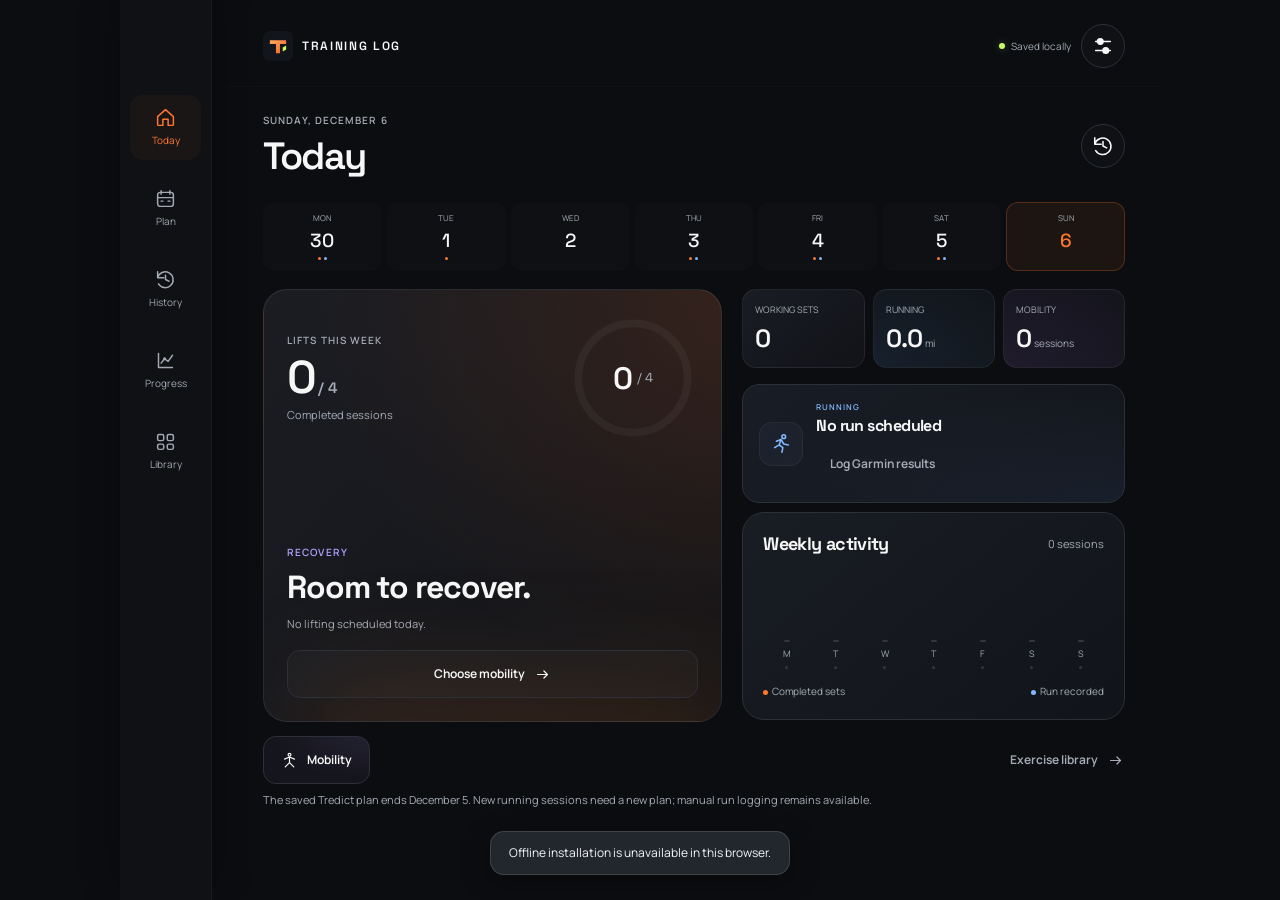
==== commit c87bc440: "Rebuild Training Log with graphite mobile UI, durable logs and reviewable backup" ====
--- a/index.html
+++ b/index.html
@@ -3,14 +3,22 @@
 <head>
 <meta charset="utf-8">
 <meta name="viewport" content="width=device-width,initial-scale=1,viewport-fit=cover">
-<meta name="theme-color" content="#f8f7f3">
-<meta name="description" content="Private training calendar and workout log">
+<meta name="theme-color" content="#0b0d10">
+<meta name="description" content="Personal strength, running and mobility training log. Offline set logging, Tredict planning and manual Garmin results.">
+<meta name="apple-mobile-web-app-capable" content="yes">
+<meta name="apple-mobile-web-app-status-bar-style" content="black-translucent">
+<meta name="apple-mobile-web-app-title" content="Training Log">
 <title>Training Log</title>
+<link rel="icon" href="./icon.svg" type="image/svg+xml">
+<link rel="apple-touch-icon" href="./assets/icon-180.png">
 <link rel="manifest" href="./manifest.webmanifest">
+<link rel="preload" href="./assets/fonts/SpaceGrotesk.ttf" as="font" type="font/ttf" crossorigin>
 <link rel="stylesheet" href="./app.css">
 </head>
 <body>
-<div id="app" aria-live="polite"></div>
+<a class="skip-link" href="#main">Skip to training</a>
+<div id="app"></div>
+<noscript>Training Log needs JavaScript to save and display your workouts.</noscript>
 <script type="module" src="./app.mjs"></script>
 </body>
-</html>+</html>
--- a/app.css
+++ b/app.css
@@ -0,0 +1,7 @@
+@font-face{font-family:Space;src:url('./assets/fonts/SpaceGrotesk.ttf') format('truetype');font-weight:300 700;font-display:swap}
+@font-face{font-family:Manrope;src:url('./assets/fonts/Manrope.ttf') format('truetype');font-weight:200 800;font-display:swap}
+:root{color-scheme:dark;--bg:#0b0d10;--surface:#14171c;--surface-2:#1c2027;--line:#2b3039;--text:#f7f7f8;--muted:#a6acb7;--orange:#ff762e;--lime:#cbfa65;--blue:#83b8ff;--violet:#b4a0ff;--radius:22px;--nav-h:76px;--display:Space,system-ui,sans-serif;--ui:Manrope,system-ui,sans-serif}
+*{box-sizing:border-box}body{margin:0;background:var(--bg);color:var(--text);font:13px/1.5 var(--ui);-webkit-font-smoothing:antialiased}button,input,select,textarea{font:inherit}button,a,input,select,textarea{-webkit-tap-highlight-color:transparent}button{cursor:pointer;color:inherit}button:disabled{opacity:.45;cursor:not-allowed}button{touch-action:manipulation}input,textarea,select{font-size:16px;color:var(--text);background:#101317;border:1px solid var(--line);border-radius:12px;min-height:50px;padding:12px;width:100%;outline:none}input:focus,textarea:focus,select:focus{border-color:var(--orange);box-shadow:0 0 0 3px #ff762e20}input[type=checkbox]{accent-color:var(--lime);width:28px;height:28px;min-height:28px;flex-shrink:0;padding:0}input[type=number]{appearance:textfield;-moz-appearance:textfield}input::-webkit-inner-spin-button{appearance:none}input[type=date]{min-width:0}textarea{resize:vertical}a{color:var(--blue);text-decoration:none}a:hover{text-decoration:underline}button:focus-visible,a:focus-visible,summary:focus-visible{outline:2px solid var(--blue);outline-offset:4px}h1,h2,h3,h4,p{margin:0}h1,h2,h3,h4{font-family:var(--display);letter-spacing:-.035em;line-height:1.18}h1{font-size:32px;font-weight:600}h2{font-size:25px}h3{font-size:18px}h4{font-size:16px}p{color:var(--muted)}small{font-size:11px}.icon{width:22px;height:22px;flex-shrink:0;vertical-align:middle}.shell{max-width:1040px;margin:auto;min-height:100svh;position:relative}.top{display:flex;align-items:center;justify-content:space-between;padding:calc(18px + env(safe-area-inset-top)) 22px 14px;border-bottom:1px solid #ffffff05}.brand{display:flex;align-items:center;gap:9px;font:600 12px var(--display);letter-spacing:.14em}.brand img{width:30px;height:30px}.top-tools{display:flex;align-items:center;gap:10px}.save-dot{width:6px;height:6px;border-radius:50%;background:var(--lime);box-shadow:0 0 9px #cbfa6550}.save-dot.error{background:var(--orange)}.save-state{display:flex;align-items:center;gap:6px;font-size:10px;color:var(--muted)}.icon-button{width:44px;height:44px;border:1px solid var(--line);border-radius:50%;display:inline-flex;align-items:center;justify-content:center;background:#ffffff04}.main{padding:20px 22px calc(var(--nav-h) + env(safe-area-inset-bottom) + 34px);min-width:0}.view-head{display:flex;align-items:center;justify-content:space-between;gap:12px;margin-bottom:23px}.eyebrow{font-size:10px;letter-spacing:.11em;text-transform:uppercase;color:var(--muted);font-weight:600;margin-bottom:6px}.quiet{font-size:11px;color:var(--muted)}.orange{--tone:var(--orange);color:var(--orange)}.lime{--tone:var(--lime);color:var(--lime)}.blue{--tone:var(--blue);color:var(--blue)}.violet{--tone:var(--violet);color:var(--violet)}.button{border:1px solid var(--line);background:#1b1f25;border-radius:13px;min-height:48px;display:inline-flex;align-items:center;justify-content:center;gap:9px;padding:12px 17px;font-weight:650;font-size:12px;color:var(--text);text-align:center}.button.primary{background:linear-gradient(120deg,#ff8b46,#ee5b1b);border-color:#ff8744;color:#100d0a;box-shadow:0 5px 24px #e75d2124;font-weight:800}.button.secondary{background:#ffffff06}.button.full{width:100%}.button.text{background:transparent;border-color:transparent;color:var(--muted);padding:10px 0;justify-content:flex-start}.button.compact{min-height:44px;padding:10px 13px}.button.danger{border-color:#e45c4838;color:#ffa194}.button:hover{filter:brightness(1.1)}.button .icon{width:17px;height:17px}.actions{display:flex;gap:10px;flex-wrap:wrap;margin-top:16px}.actions>*{flex:1}.panel{background:linear-gradient(140deg,#191d24,#111419);border:1px solid var(--line);border-radius:var(--radius);padding:20px;margin-bottom:16px;position:relative;overflow:hidden}.panel-header{display:flex;justify-content:space-between;align-items:center;gap:10px;margin-bottom:16px}.section-head{display:flex;align-items:center;justify-content:space-between;margin:24px 0 12px}.section-head h2{font-size:18px}.section-head .button{min-height:44px}.pill{display:inline-flex;align-items:center;gap:6px;border:1px solid #ffffff12;border-radius:20px;padding:5px 9px;font-size:9px;font-weight:700;letter-spacing:.04em;line-height:1.2;color:var(--tone,var(--muted));background:color-mix(in srgb,var(--tone,var(--muted)) 8%,transparent)}.pill i{width:4px;height:4px;border-radius:50%;background:currentColor}.bottom{position:fixed;bottom:0;left:50%;transform:translateX(-50%);z-index:20;max-width:520px;width:100%;height:calc(var(--nav-h) + env(safe-area-inset-bottom));padding:7px 14px calc(7px + env(safe-area-inset-bottom));display:flex;background:#101216f5;backdrop-filter:blur(20px);border:1px solid #ffffff0d;border-radius:24px 24px 0 0;box-shadow:0 -12px 40px #0005}.bottom button{flex:1;border:0;background:none;color:#a3a9b3;font-size:9px;display:flex;align-items:center;justify-content:center;flex-direction:column;gap:5px;border-radius:13px;min-width:0}.bottom .icon{width:21px;height:21px}.bottom button.active{background:#ff762e0d;color:var(--orange)}.bottom button.active:before{content:'';position:absolute;top:0;width:24px;height:2px;background:var(--orange);box-shadow:0 0 12px #ff762eaa}.hero{padding:23px;background:radial-gradient(ellipse at 110% 5%,#d65a1b2c,transparent 65%),linear-gradient(130deg,#1b1d23,#111317);border:1px solid #ffffff18;border-radius:24px;margin-bottom:14px;position:relative;overflow:hidden}.hero:after{content:'';position:absolute;inset:auto -30px -110px 10%;height:150px;background:#f0731625;filter:blur(55px);pointer-events:none}.hero-top{display:flex;align-items:center;justify-content:space-between;margin-bottom:20px;gap:16px}.hero-number{font:600 46px/1 var(--display);letter-spacing:-.06em;color:var(--text)}.hero-number span{font-size:15px;color:var(--muted);letter-spacing:0}.hero h2{font-size:27px;max-width:260px;margin:9px 0}.hero .button{position:relative;z-index:1;margin-top:18px}.ring{position:relative;flex-shrink:0;color:var(--tone,var(--orange))}.ring svg{width:100%;height:100%;overflow:visible}.ring-track,.ring-fill{fill:none;stroke-width:6;stroke-linecap:round}.ring-track{stroke:#ffffff0b}.ring-fill{stroke:currentColor;filter:drop-shadow(0 0 5px color-mix(in srgb,currentColor 40%,transparent));transition:stroke-dashoffset .4s}.ring-number{position:absolute;inset:0;display:flex;align-items:center;justify-content:center;gap:4px;font-family:var(--display)}.ring-number strong{font-size:31px;color:var(--text);font-weight:600}.ring-number small{font-size:13px;color:var(--muted)}.metric-row{display:grid;grid-template-columns:repeat(3,minmax(0,1fr));gap:8px;margin-bottom:16px}.metric{padding:13px 12px;border:1px solid #ffffff10;background:linear-gradient(140deg,#1a1c24,#111318);border-radius:14px;min-width:0}.metric strong{font:600 25px var(--display);color:var(--text);letter-spacing:-.04em}.metric small{display:block;font-size:9px;color:var(--muted);margin-bottom:6px}.metric .unit{font-size:10px;color:var(--muted);margin-left:3px}.metric.blue{background:radial-gradient(ellipse at bottom left,#3b72b01c,transparent 90%),#12161c}.metric.violet{background:radial-gradient(ellipse at bottom left,#7951a91c,transparent 90%),#15151e}.session-card{display:flex;align-items:center;gap:13px;padding:16px;border:1px solid var(--line);background:linear-gradient(135deg,#1b1e26,#121419);border-radius:17px;width:100%;text-align:left;min-width:0;margin-bottom:9px;position:relative;overflow:hidden}.session-card.run{background:radial-gradient(ellipse at bottom right,#4b78b61d,transparent 70%),linear-gradient(135deg,#191d26,#121419)}.session-card h3{font-size:16px;margin:4px 0 6px;overflow-wrap:anywhere}.session-card p{font-size:11px}.session-card .session-text{flex:1;min-width:0}.session-card .symbol{height:44px;width:44px;border:1px solid #ffffff0c;border-radius:13px;background:#ff762e0c;display:flex;align-items:center;justify-content:center;color:var(--orange);flex-shrink:0}.session-card.run .symbol{color:var(--blue);background:#83b8ff0b}.session-card .chev{color:var(--muted);width:15px}.session-card .eyebrow{font-size:8px;margin:0}.week-chart{height:105px;display:flex;align-items:stretch;gap:16px;padding:0 7px}.chart-column{flex:1;display:flex;align-items:center;flex-direction:column;gap:5px;min-width:0}.bar-space{height:72px;width:8px;display:flex;align-items:flex-end;justify-content:center}.week-bar{display:block;width:6px;max-height:72px;border-radius:8px;background:linear-gradient(#ff8a42,#d9591a);box-shadow:0 0 12px #ff762e17;min-height:2px}.week-bar[data-value='0']{background:#323640;box-shadow:none}.chart-column small{color:var(--muted);font-size:9px}.chart-run{height:3px;width:3px;border-radius:50%;background:#303542}.chart-run.has-run{background:var(--blue);box-shadow:0 0 6px #83b8ff99}.chart-note{display:flex;justify-content:space-between;color:var(--muted);font-size:10px;margin-top:9px}.legend-dot{display:inline-block;width:5px;height:5px;border-radius:50%;margin-right:4px;background:var(--orange)}.legend-dot.blue{background:var(--blue)}.weekstrip{display:grid;grid-template-columns:repeat(7,1fr);gap:5px;margin-bottom:18px}.daychip{border:1px solid transparent;background:#ffffff03;border-radius:12px;min-height:68px;padding:9px 0;display:flex;flex-direction:column;align-items:center;gap:4px;color:var(--muted)}.daychip small{font-size:8px}.daychip strong{font:500 19px var(--display);color:var(--text)}.daychip.active{background:#ff762e13;border-color:#ff762e40}.daychip.active strong{color:var(--orange)}.dotset{display:flex;gap:3px;min-height:4px}.dotset i{width:3px;height:3px;border-radius:50%;background:var(--orange)}.dotset i.run{background:var(--blue)}.calendar-nav{display:flex;align-items:center;justify-content:space-between;gap:10px;margin-bottom:16px}.calendar-nav h2{font-size:17px}.navbuttons{display:flex;gap:6px}.navbuttons .icon-button{width:44px;height:44px;border-radius:12px}.timeline-day{display:grid;grid-template-columns:35px minmax(0,1fr);gap:12px;margin-bottom:15px}.timeline-date{font-size:9px;color:var(--muted);padding-top:15px;text-align:center}.timeline-date strong{font:500 24px var(--display);display:block;color:var(--text);margin-top:2px}.timeline-date.today strong{color:var(--orange)}.timeline-entries{border-left:1px solid #ffffff0d;padding-left:12px;min-width:0}.timeline-entries .session-card{padding:13px;gap:9px}.timeline-entries .symbol{width:32px;height:38px;background:transparent;border:0}.timeline-entries .symbol .icon{width:20px}.timeline-entries h3{font-size:15px}.empty-day{padding:20px 13px;color:#a3a9b3;font-size:11px}.warning{padding:13px 15px;border-radius:14px;background:#ff762e0b;border:1px solid #ff762e2a;color:#ffc19a;font-size:11px;margin:12px 0}.warning p{color:inherit}.note{font-size:11px;color:var(--muted);margin:8px 0}.empty-state{text-align:center;padding:28px 18px;border:1px dashed #ffffff12;border-radius:20px}.empty-state h3{font-size:18px;margin-bottom:9px}.empty-state p{font-size:12px;max-width:290px;margin:auto}.empty-glyph{color:var(--tone,var(--muted));width:50px;height:50px;margin:0 auto 16px;border-radius:15px;background:#ffffff04;display:grid;place-items:center}.empty-state .button{margin-top:18px}.row-between{display:flex;align-items:center;justify-content:space-between;gap:10px}.list-row{padding:13px 0;border-bottom:1px solid #ffffff08;display:flex;align-items:center;justify-content:space-between;gap:15px;font-size:12px}.list-row:last-child{border:0}.list-row b{font-weight:600}.list-row span{color:var(--muted)}.field{display:flex;flex-direction:column;gap:7px;margin-bottom:14px;min-width:0}.field>span{font-size:11px;color:var(--muted);font-weight:600}.formgrid{display:grid;grid-template-columns:repeat(2,minmax(0,1fr));gap:0 12px}.formgrid .field{min-width:0}.timer{position:sticky;top:10px;z-index:12;margin-bottom:17px;border:1px solid #5b738338;background:#141b23ef;border-radius:18px;backdrop-filter:blur(20px);padding:11px 14px;box-shadow:0 10px 25px #0003}.timer-top{display:flex;align-items:center;gap:11px}.timer .timer-readout{font:500 33px/1 var(--display);font-variant-numeric:tabular-nums;letter-spacing:-.04em}.timer .eyebrow{margin:0;font-size:8px;color:var(--blue)}.timer .presets{display:flex;gap:5px;margin-left:auto}.timer .presets button{height:44px;min-width:40px;background:#ffffff04;border:1px solid #ffffff0b;border-radius:10px;font-size:10px}.timer .presets button.sel{background:#83b8ff15;color:var(--blue);border-color:#83b8ff40}.timer-controls{display:flex;gap:6px;margin-top:8px}.timer-controls .button{font-size:10px;min-height:36px;padding:7px 13px}.lift-heading{margin-bottom:16px}.lift-heading h1{font-size:27px;margin:7px 0}.lift-heading .button{min-height:44px}.lift-progress{height:3px;background:#ffffff0c;border-radius:3px;overflow:hidden;margin-top:14px}.lift-progress i{height:100%;display:block;background:var(--lime);box-shadow:0 0 8px #cbfa6555}.exercise-box{border:1px solid var(--line);border-radius:20px;background:linear-gradient(135deg,#191d24,#121419);margin-bottom:12px;overflow:hidden}.exercise-box[open]{border-color:#ff762e3b;box-shadow:0 10px 30px #0002}.exercise-box summary{list-style:none;display:flex;align-items:center;gap:12px;cursor:pointer;padding:18px 17px;min-height:76px}.exercise-box summary::-webkit-details-marker,details summary::-webkit-details-marker{display:none}.exercise-box .exercise-no{font:500 12px var(--display);color:var(--muted);width:22px;flex-shrink:0}.exercise-box[open] .exercise-no{color:var(--orange)}.exercise-box .exercise-heading{flex:1;min-width:0}.exercise-box h2{font-size:18px;line-height:1.25}.exercise-box summary p{font-size:10px;margin-top:6px}.exercise-status{font-size:10px;color:var(--muted);white-space:nowrap}.exercise-status.complete{color:var(--lime)}.exercise-body{padding:0 17px 17px}.exercise-options{display:flex;align-items:center;justify-content:space-between;margin:0 0 13px;gap:8px}.exercise-options .button{font-size:10px;padding:7px 11px;min-height:44px}.previous{font-size:11px;line-height:1.6;color:#c5c9d2;margin-bottom:11px}.previous span{color:var(--muted)}.set-head,.set-row{display:grid;grid-template-columns:24px minmax(0,1fr) minmax(0,1fr) 46px;gap:9px;align-items:center}.set-head{font-size:8px;letter-spacing:.08em;color:var(--muted);margin:0 0 9px}.set-head span:last-child{text-align:center}.set-row{margin-bottom:8px;border-radius:10px;transition:background .2s}.set-row>span{font:500 12px var(--display);color:var(--muted);text-align:center}.set-row input[type=number]{font:500 20px var(--display);font-variant-numeric:tabular-nums;text-align:center;padding:10px 2px;min-height:50px}.set-row input[type=checkbox]{appearance:none;width:46px;height:50px;border-radius:12px;border:1px solid #ffffff18;background:#ffffff03;display:grid;place-content:center;cursor:pointer}.set-row input[type=checkbox]:before{content:'';width:14px;height:7px;border-left:2px solid #747b86;border-bottom:2px solid #747b86;transform:translateY(-2px) rotate(-45deg)}.set-row input[type=checkbox]:checked{border-color:#cbfa6540;background:#cbfa6513}.set-row input[type=checkbox]:checked:before{border-color:var(--lime)}.set-row.done input[type=number]{border-color:#cbfa651f;background:#cbfa6505;color:#d8e7c1}.set-actions{display:flex;gap:10px;margin:13px 0 0}.set-actions .button{font-size:10px;min-height:44px;padding:8px 12px}.flow-panel{background:#12151a;border:1px solid #ffffff0b;border-radius:15px;margin-bottom:12px;overflow:hidden}.flow-panel summary{list-style:none;cursor:pointer;padding:15px;display:flex;justify-content:space-between;min-height:50px;font-weight:600}.flow-panel summary small{color:var(--muted);font-weight:400}.flow-panel .flow-item{padding:13px 15px;border-top:1px solid #ffffff08}.flow-item{display:flex;align-items:center;gap:12px}.flow-item span{flex:1}.flow-item small{display:block;color:var(--muted);margin-top:4px}.mobility-feature{min-height:176px;padding:23px;background:radial-gradient(ellipse at 90% 90%,#8b6cf82f,transparent 75%),#171620;border:1px solid #b4a0ff20;border-radius:24px;display:flex;align-items:center;gap:12px;margin-bottom:20px}.mobility-feature h2{font-size:28px;max-width:180px;margin:8px 0}.mobility-feature .joint-art{width:110px;height:110px}.joint-art{position:relative;display:grid;place-items:center;color:var(--violet);flex-shrink:0;background:radial-gradient(ellipse,#b4a0ff1e,transparent 70%)}.joint-art:before,.joint-art:after{content:'';position:absolute;border:1px solid #b4a0ff21;border-radius:50%;inset:10px;transform:rotate(-25deg) scaleX(.8)}.joint-art:after{inset:20px;transform:rotate(25deg) scaleX(.8)}.joint-art .icon{width:48px;height:48px;filter:drop-shadow(0 0 10px #b4a0ff66)}.mobility-grid{display:grid;grid-template-columns:1fr 1fr;gap:11px}.mobility-card{text-align:left;min-height:158px;border:1px solid #ffffff0e;border-radius:19px;background:linear-gradient(140deg,#1d1b27,#111419);padding:17px;display:flex;flex-direction:column;justify-content:space-between;position:relative;overflow:hidden}.mobility-card:after{content:'';position:absolute;width:100px;height:100px;right:-55px;top:-20px;background:#b4a0ff10;filter:blur(25px);border-radius:50%;pointer-events:none}.mobility-card .icon{width:31px;height:31px;color:var(--violet)}.mobility-card h3{font-size:16px;margin:12px 0 5px;letter-spacing:-.025em}.mobility-card p{font-size:10px}.routine-step{padding:17px;border:1px solid var(--line);border-radius:17px;background:#15181e;margin-bottom:11px}.routine-step .button{margin-top:8px;min-height:44px;font-size:11px}.routine-step h3{font-size:16px}.library-search{position:relative;margin-bottom:14px}.library-search .icon{position:absolute;left:14px;top:14px;width:20px;color:var(--muted)}.library-search input{padding-left:43px}.filters{display:grid;grid-template-columns:1fr 1fr;gap:10px;margin-bottom:10px}.filters select{font-size:12px;min-height:45px;padding:10px}.library-item{display:flex;width:100%;align-items:center;gap:13px;text-align:left;padding:17px 0;border:0;border-bottom:1px solid #ffffff09;background:transparent;min-height:72px}.library-item .library-symbol{width:40px;height:40px;display:grid;place-items:center;color:var(--muted);border:1px solid #ffffff0e;background:#ffffff03;border-radius:12px}.library-item strong{display:block;font-size:12px;font-weight:650}.library-item small{display:block;color:var(--muted);font-size:10px;margin-top:4px}.library-item>span:nth-child(2){flex:1}.library-item>.icon{width:15px;color:var(--muted)}.library-context{padding:13px 16px;background:#ff762e0c;border:1px solid #ff762e20;border-radius:14px;margin-bottom:17px}.library-context p{font-size:11px;margin-top:4px}.library-context .button{min-height:44px;font-size:10px}.history-entry{margin-bottom:12px;border:1px solid var(--line);border-radius:18px;background:linear-gradient(135deg,#1a1d24,#111419);overflow:hidden}.history-entry>summary{list-style:none;padding:17px;display:flex;align-items:center;gap:12px;min-height:90px;cursor:pointer}.history-entry>summary .icon{color:var(--tone,var(--orange))}.history-entry strong{font:500 17px var(--display);display:block}.history-entry small{display:block;font-size:10px;color:var(--muted);margin-top:5px}.history-entry em{font-style:normal;font-size:11px;color:#d2d5dc;display:block;margin-top:8px}.history-detail{padding:0 17px 17px;border-top:1px solid #ffffff08}.history-exercise{padding-top:17px}.history-exercise strong{font-size:14px}.history-set{font-size:11px;padding:7px 0;display:flex;justify-content:space-between;gap:10px}.history-set span:first-child{color:var(--muted)}.history-detail .button{margin-top:15px;font-size:11px}.metric-grid{display:grid;grid-template-columns:1fr 1fr;gap:10px;margin-bottom:20px}.metric-grid .metric{padding:19px}.metric-grid strong{font-size:33px}.line-chart{margin-top:14px;color:var(--tone,var(--orange))}.line-chart svg{width:100%;display:block;overflow:visible}.chart-grid{stroke:#ffffff09;fill:none;stroke-dasharray:3 5}.line-stroke{stroke:currentColor;stroke-width:2.5;fill:none;stroke-linecap:round;stroke-linejoin:round;filter:drop-shadow(0 0 4px #ff762e26)}.line-fill{fill:currentColor;opacity:.05}.line-chart circle{fill:currentColor;stroke:var(--surface);stroke-width:1.5}.chart-labels{display:flex;justify-content:space-between;font-size:9px;color:var(--muted)}.trend-metrics{display:flex;gap:22px;margin:17px 0 4px}.trend-metrics strong{font:500 28px var(--display)}.trend-metrics small{display:block;color:var(--muted);font-size:9px}.trend-table{border-collapse:collapse;width:100%;font-size:10px;margin-top:16px}.trend-table th{text-align:left;color:var(--muted);font-weight:500}.trend-table td,.trend-table th{padding:10px 2px;border-bottom:1px solid #ffffff08}.trend-table td:not(:first-child),.trend-table th:not(:first-child){text-align:right}.progress-hero{display:flex;align-items:center;justify-content:space-between;padding:24px;background:radial-gradient(ellipse at 80% 30%,#cbfa6515,transparent 65%),#14181a;border-color:#cbfa6522}.progress-hero h2{font-size:25px;margin:8px 0}.progress-hero p{font-size:11px}.save-banner{padding:13px 17px;border:1px solid #ff762e30;background:#ff762e0b;border-radius:15px;margin-bottom:16px;font-size:11px;color:#ffbe9e}.status-line{display:flex;align-items:center;gap:8px;color:var(--muted);font-size:11px;margin-top:12px}.status-line .icon{width:17px;color:var(--lime)}.settings-panel h2{font-size:20px;margin-bottom:9px}.settings-panel>p{font-size:11px;line-height:1.6;margin-bottom:18px}.settings-panel .actions{margin-bottom:14px}.settings-panel .button{font-size:11px}.check-label{display:flex;align-items:center;gap:10px;margin:16px 0;font-size:11px;color:var(--muted)}.check-label input{width:22px;height:22px;min-height:22px}.toast{position:fixed;z-index:100;bottom:calc(var(--nav-h) + env(safe-area-inset-bottom) + 16px);left:50%;transform:translateX(-50%);padding:12px 18px;border:1px solid #ffffff22;border-radius:14px;background:#242930f5;box-shadow:0 8px 30px #0005;color:var(--text);font-size:12px;max-width:calc(100% - 32px);text-align:center}.modal{border:1px solid #ffffff20;border-radius:24px;background:#14171c;color:var(--text);max-width:480px;width:calc(100% - 24px);padding:22px;max-height:85svh;overflow:auto;box-shadow:0 30px 100px #0008}.modal::backdrop{background:#000a;backdrop-filter:blur(8px)}.modal-head{display:flex;align-items:center;justify-content:space-between;gap:12px;margin-bottom:19px}.modal h2{font-size:23px}.modal h3{font-size:16px;margin:15px 0 7px}.modal p{font-size:12px;line-height:1.6}.guide-steps{list-style:none;padding:0;margin:18px 0}.guide-steps li{padding:13px 0;display:flex;gap:12px;border-bottom:1px solid #ffffff0c;font-size:12px;color:#d9dce3}.guide-steps li>span{display:grid;place-items:center;font:500 10px var(--display);width:24px;height:24px;border:1px solid #ff762e40;border-radius:8px;flex-shrink:0;color:var(--orange)}.guide-figure{height:76px;border-radius:15px;display:flex;align-items:center;justify-content:center;background:radial-gradient(ellipse at center,#ff762e16,transparent 75%),#101216;color:var(--orange);border:1px solid #ffffff08}.guide-figure .icon{width:38px;height:38px}.conflict-code{max-height:130px;overflow:auto;white-space:pre-wrap;color:var(--muted);font-size:10px;padding:12px;background:#0b0d10;border-radius:10px}.run-preview{padding:18px;background:radial-gradient(ellipse at 90% 100%,#83b8ff16,transparent 75%),#141923;border:1px solid #83b8ff20;border-radius:17px;margin-bottom:18px}.run-preview strong{font:500 39px var(--display);color:var(--blue);letter-spacing:-.04em}.run-preview small{color:var(--muted);margin-left:7px}.run-preview .eyebrow{font-size:9px;margin-bottom:2px}.run-preview p{margin-top:6px;font-size:11px}.recovery-choice{background:radial-gradient(ellipse at top right,#b4a0ff16,transparent 65%),#15151d;min-height:48px}.privacy-note{font-size:10px;color:var(--muted);line-height:1.6}.visually-hidden{position:absolute;width:1px;height:1px;padding:0;margin:-1px;overflow:hidden;clip:rect(0,0,0,0);white-space:nowrap;border:0}.skip-link{position:fixed;top:-60px;left:15px;z-index:100;background:var(--text);color:var(--bg);padding:10px}.skip-link:focus{top:10px}.compact-summary{display:flex;gap:8px;flex-wrap:wrap;margin:8px 0}.revisions{font-size:11px;color:var(--muted)}.device-help{padding:12px 0;border-top:1px solid #ffffff0a;margin-top:14px}
+@media(min-width:700px){.shell{padding-left:108px}.top{padding:24px 35px 18px}.main{padding:26px 35px 50px}.bottom{left:auto;transform:none;bottom:0;top:0;width:92px;max-width:none;height:100%;border-radius:0;border:0;border-right:1px solid #ffffff0b;flex-direction:column;padding:95px 10px 30px;margin-left:-108px;gap:16px}.bottom button{flex:0;min-height:65px;font-size:10px}.bottom button.active:before{display:none}.today-layout{display:grid;grid-template-columns:1.2fr 1fr;gap:20px}.today-layout .hero{min-height:325px;display:flex;flex-direction:column;justify-content:space-between}.today-layout .hero h2{font-size:32px}.today-layout .hero .ring{width:130px!important;height:130px!important}.mobility-grid{grid-template-columns:repeat(3,1fr)}.mobility-card{min-height:185px}.metric-grid{grid-template-columns:repeat(4,1fr)}.exercise-box{max-width:720px}.timer{max-width:720px}.timeline{max-width:720px}.two-columns{display:grid;grid-template-columns:1fr 1fr;gap:18px;align-items:start}.modal{max-width:540px}.toast{bottom:25px}.view-head h1{font-size:38px}}
+@media(max-width:370px){.main{padding-left:16px;padding-right:16px}.top{padding-left:16px;padding-right:16px}.hero{padding:19px}.hero h2{font-size:24px}.hero .ring{width:90px!important;height:90px!important}.timer{padding:10px}.timer .timer-readout{font-size:30px}.timer .presets{gap:4px}.timer .presets button{min-width:36px}.exercise-body{padding:0 13px 13px}.set-head,.set-row{gap:7px;grid-template-columns:20px minmax(0,1fr) minmax(0,1fr) 44px}.set-row input[type=checkbox]{width:44px}.mobility-card{padding:15px}.mobility-card h3{font-size:15px}}
+@media(prefers-reduced-motion:reduce){*,*:before,*:after{scroll-behavior:auto!important;transition:none!important;animation:none!important}}
